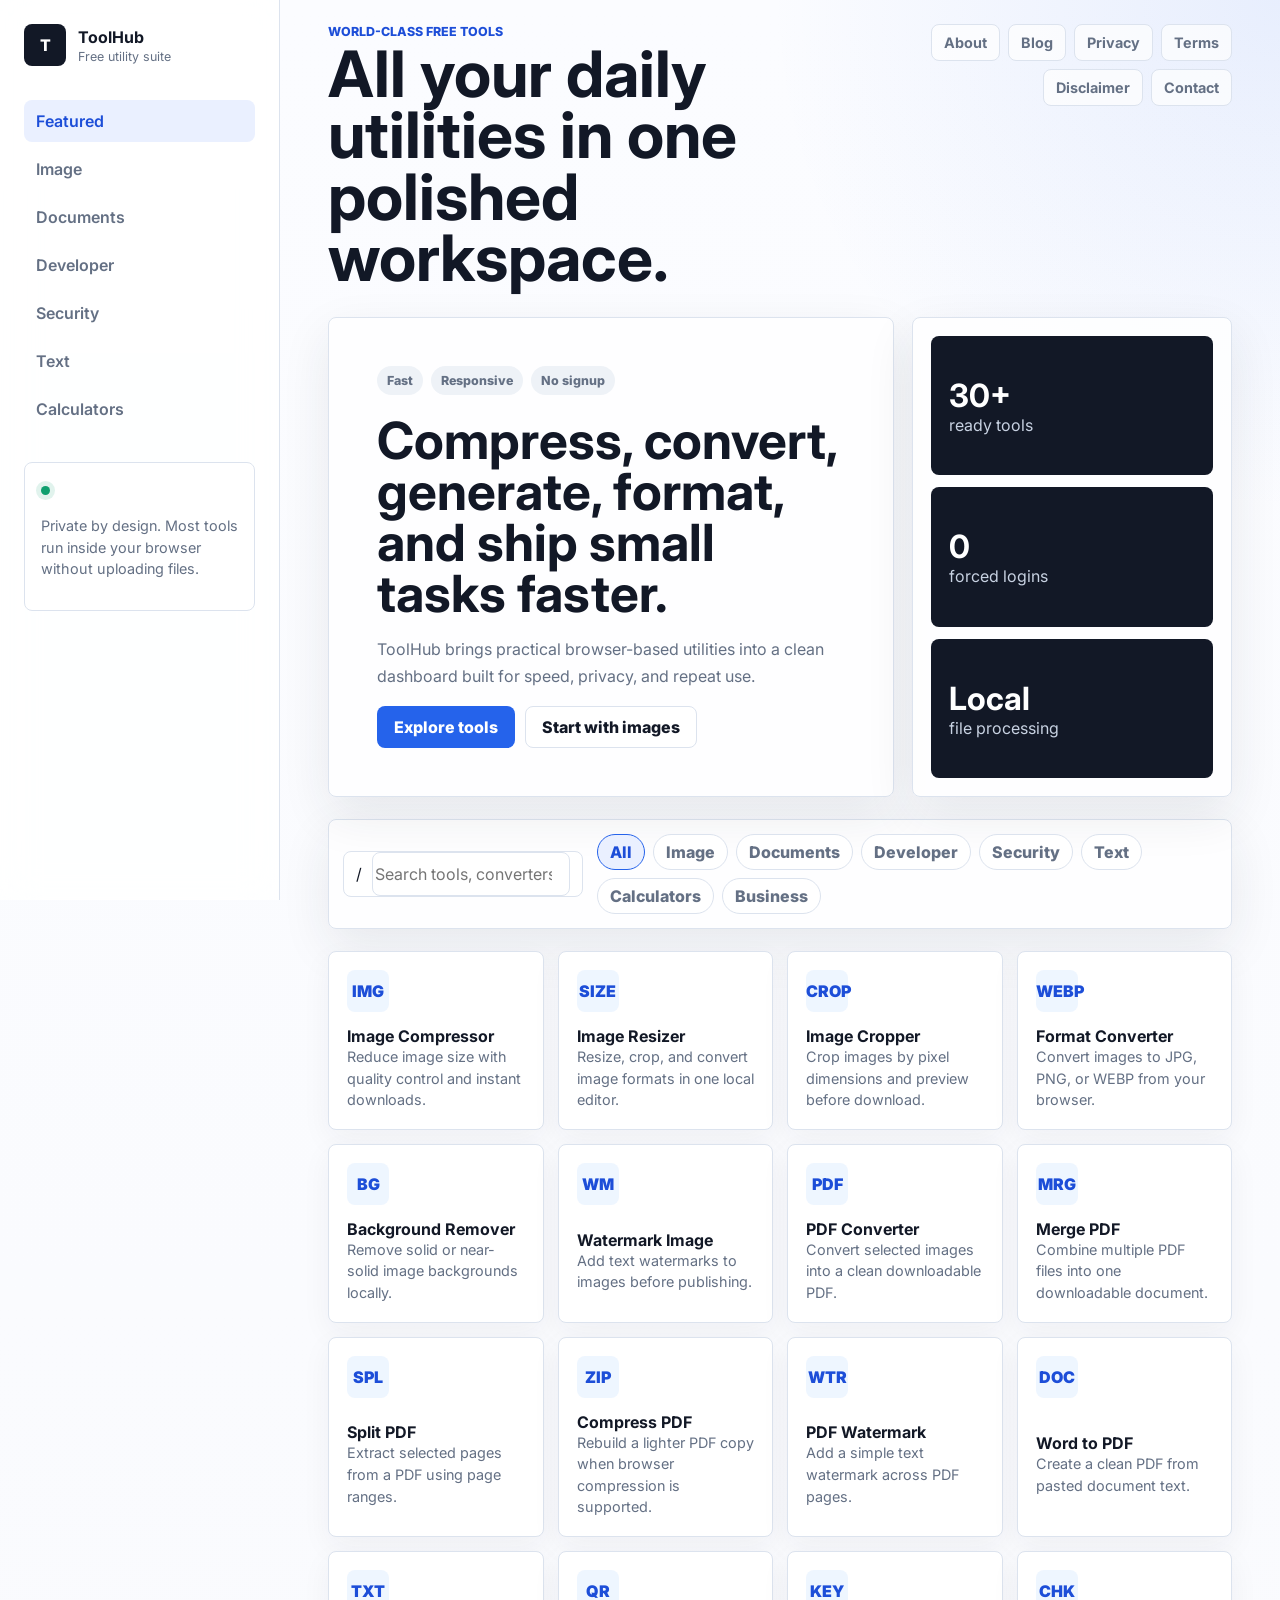
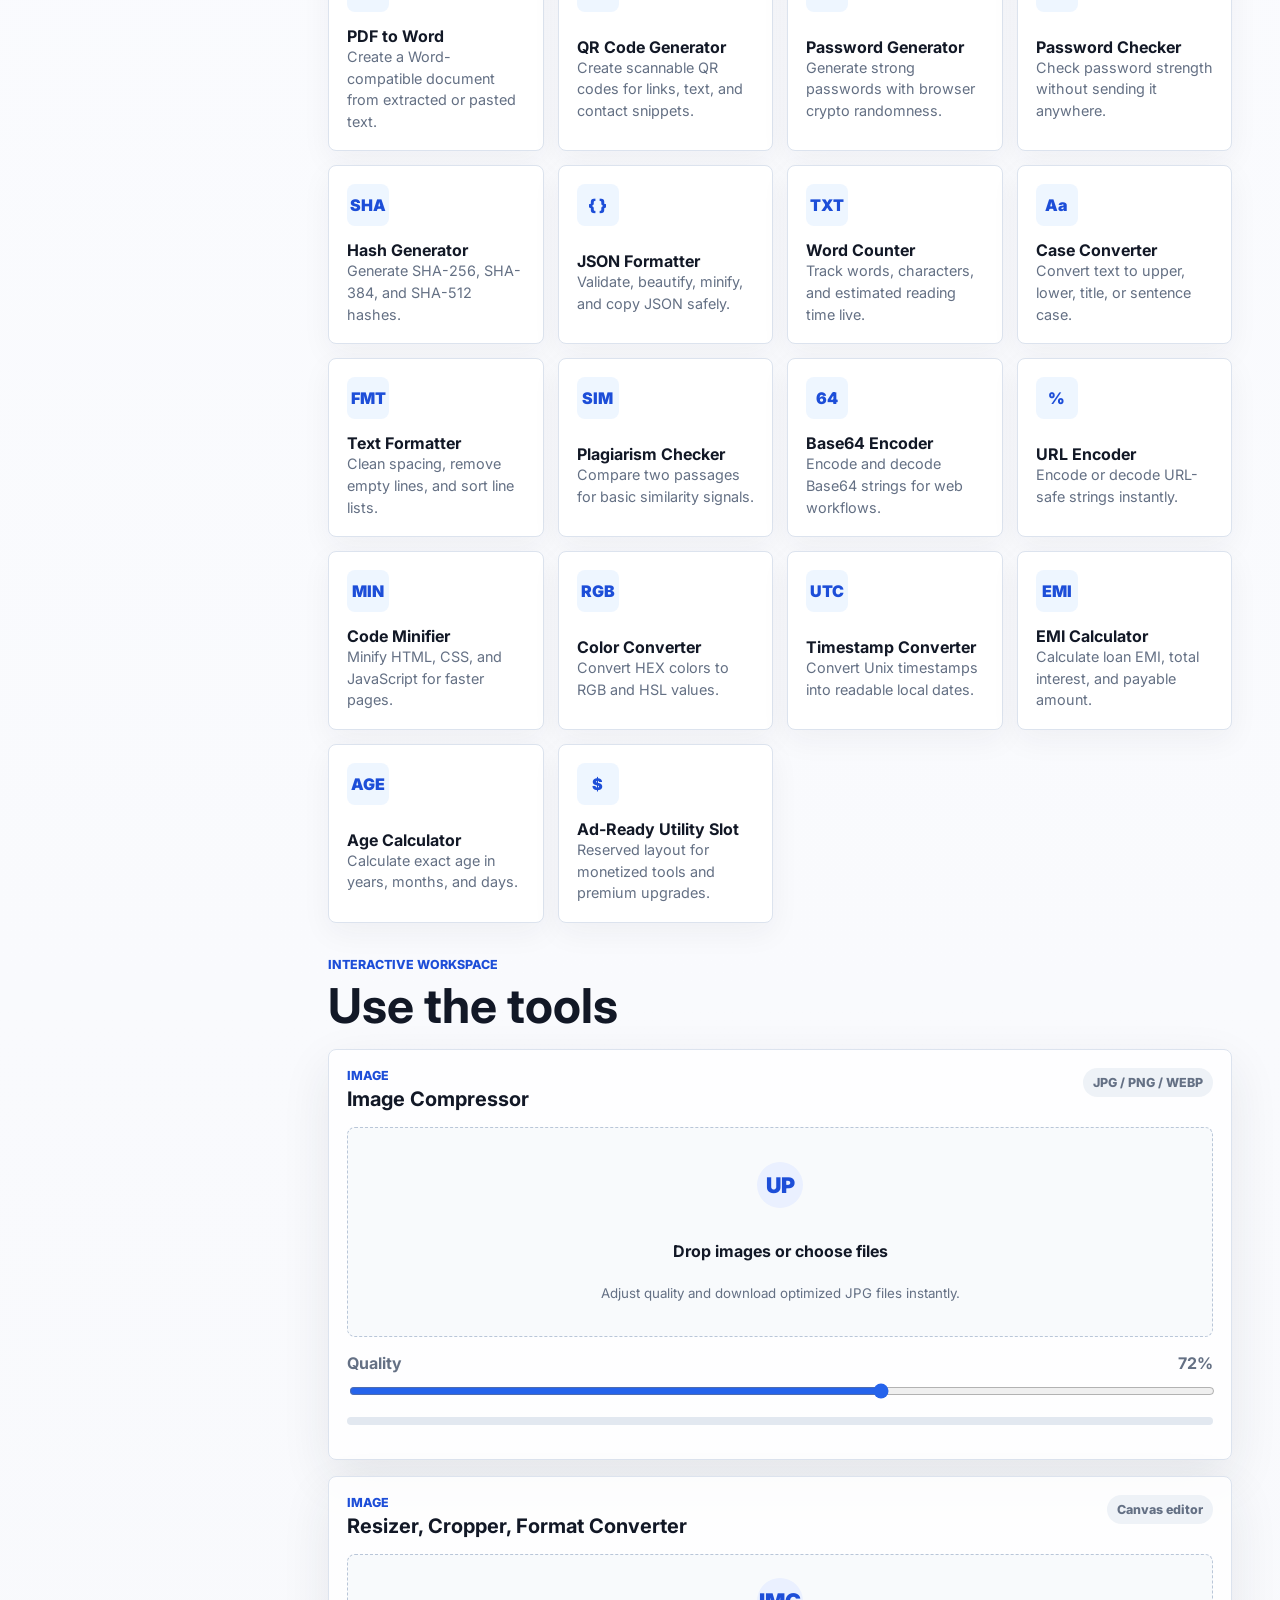
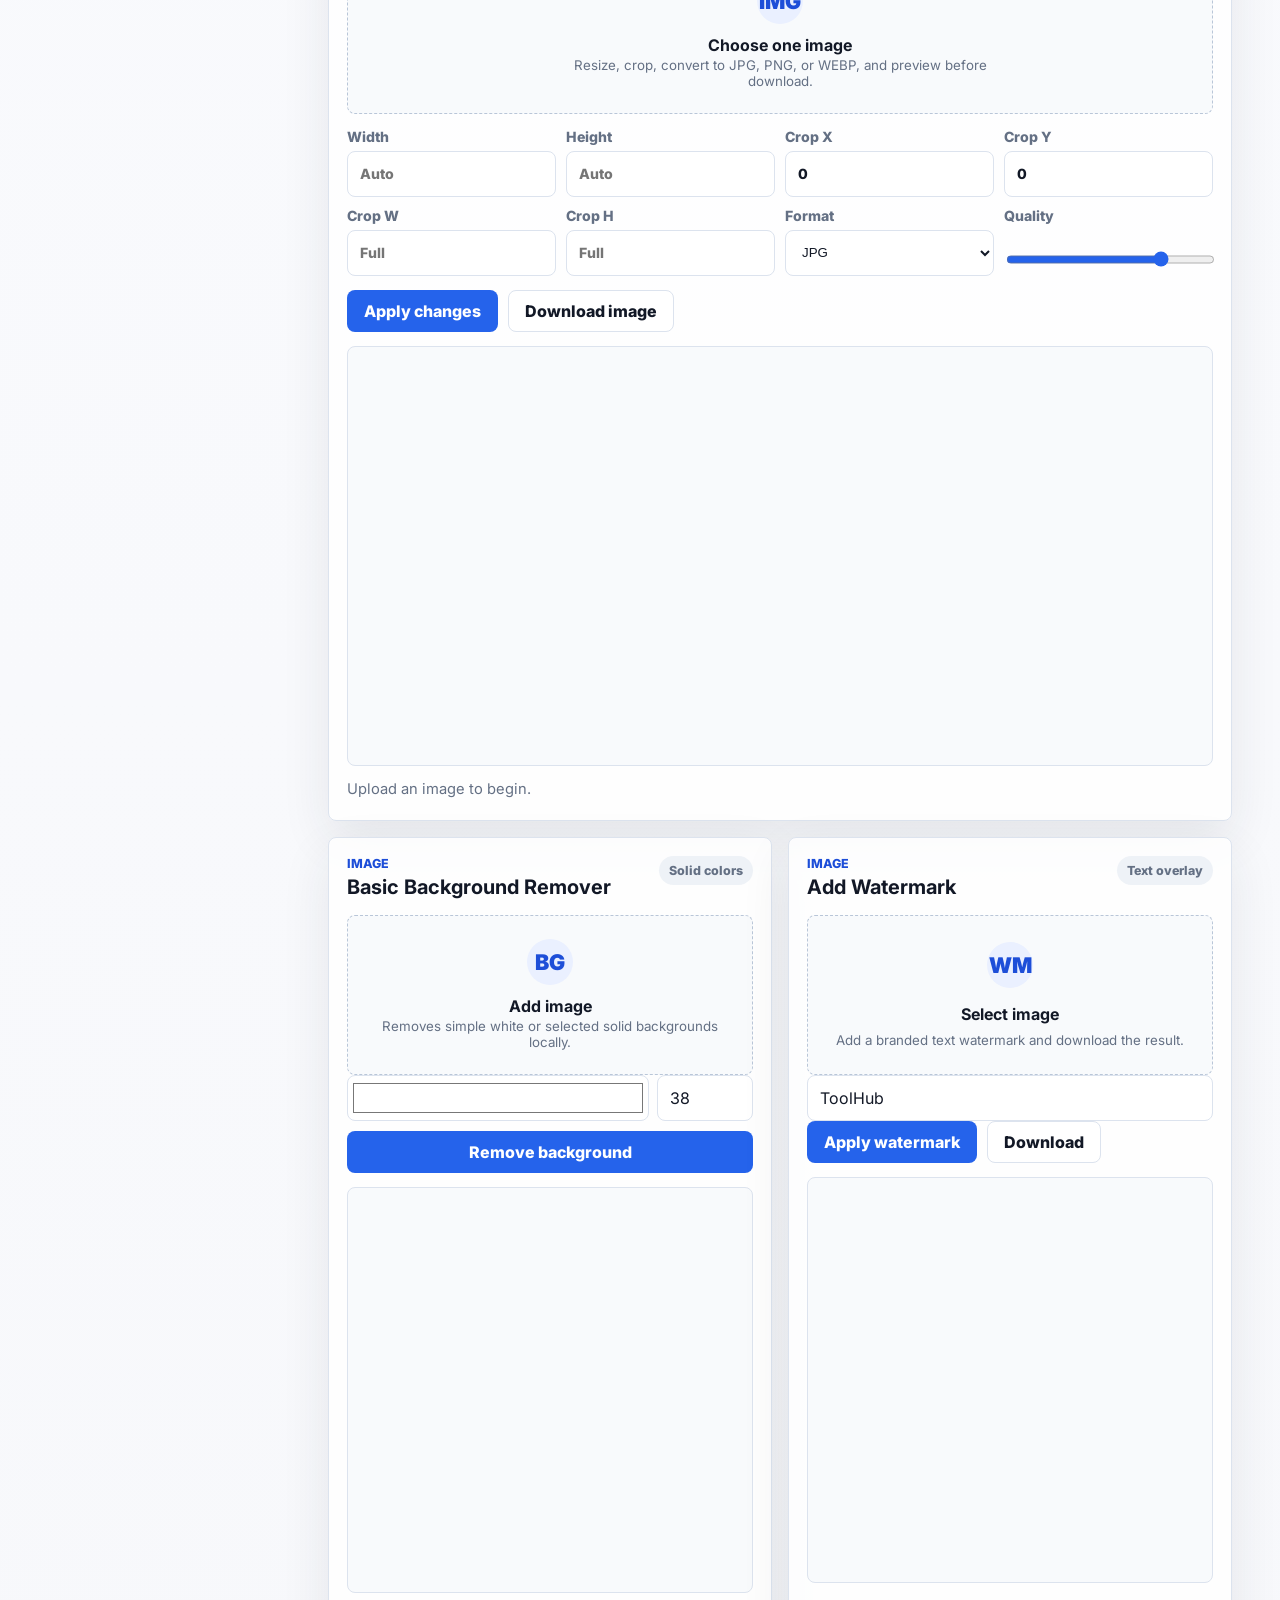
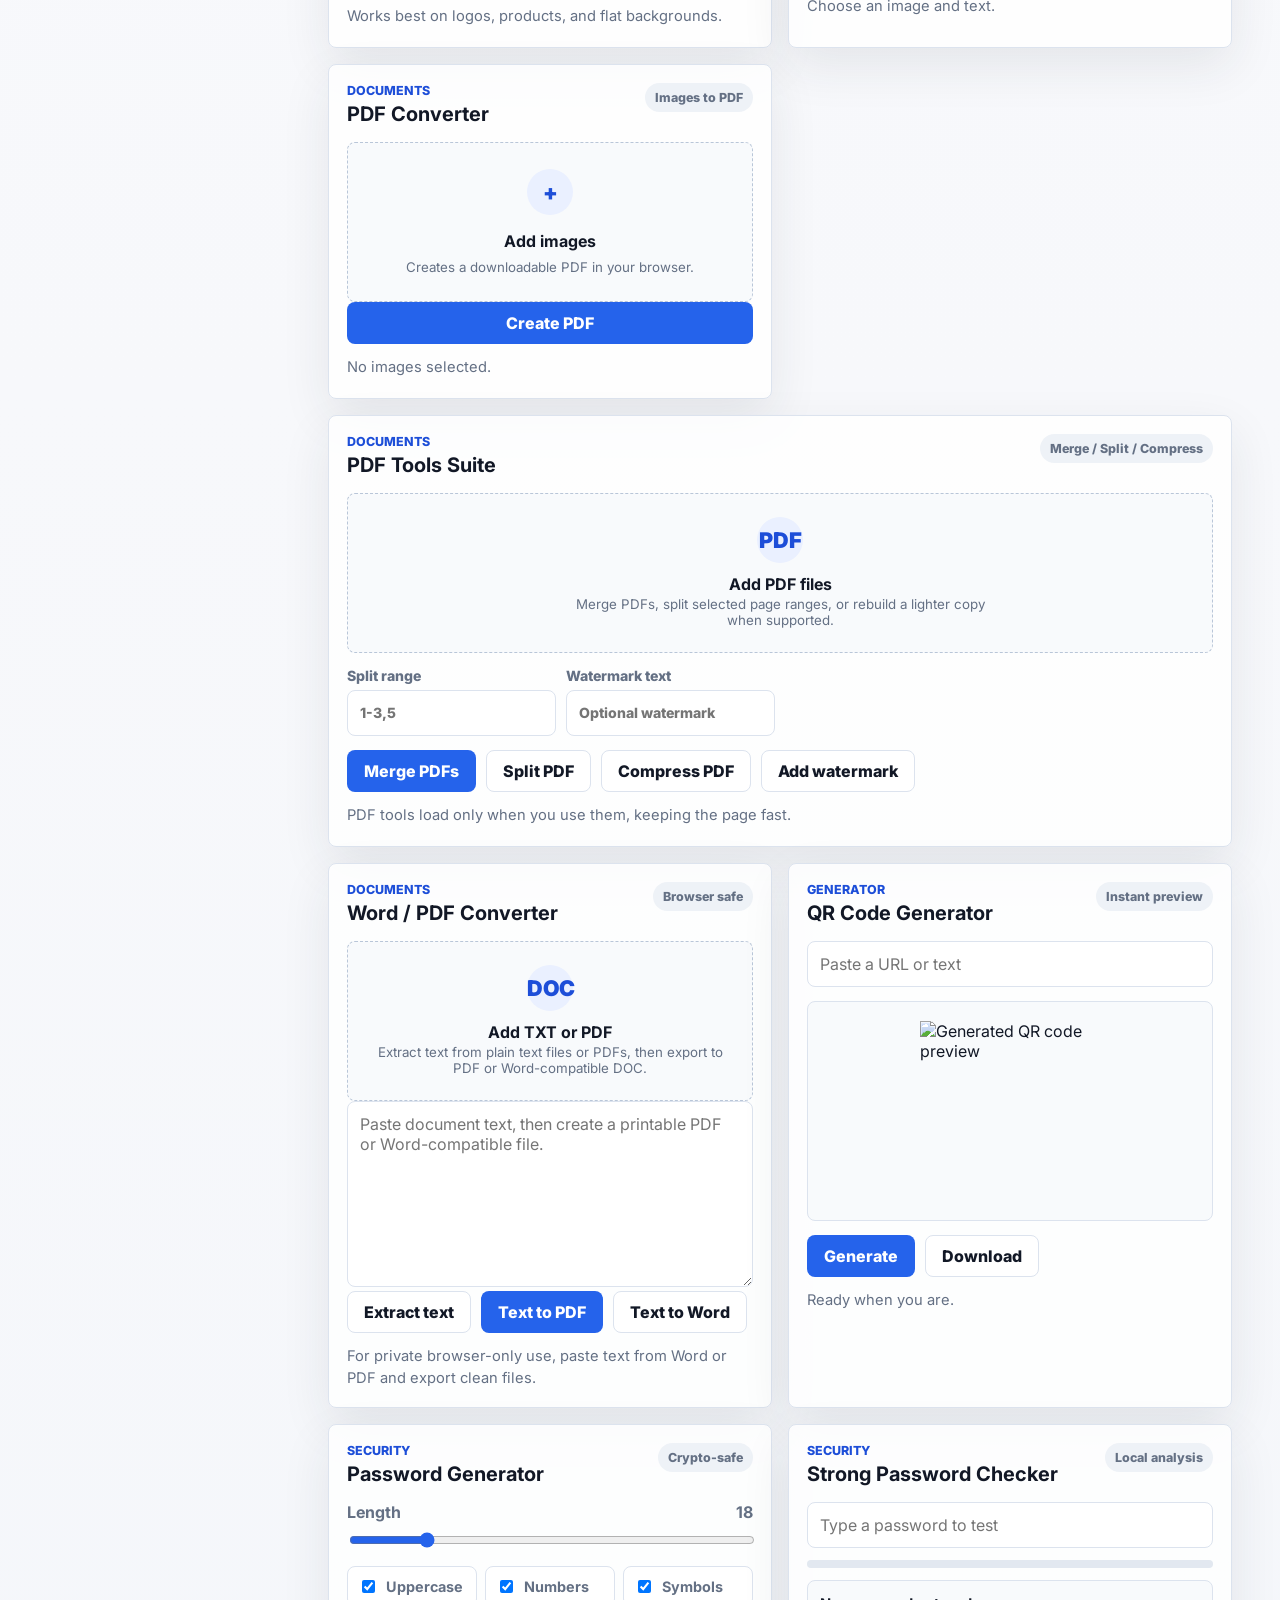
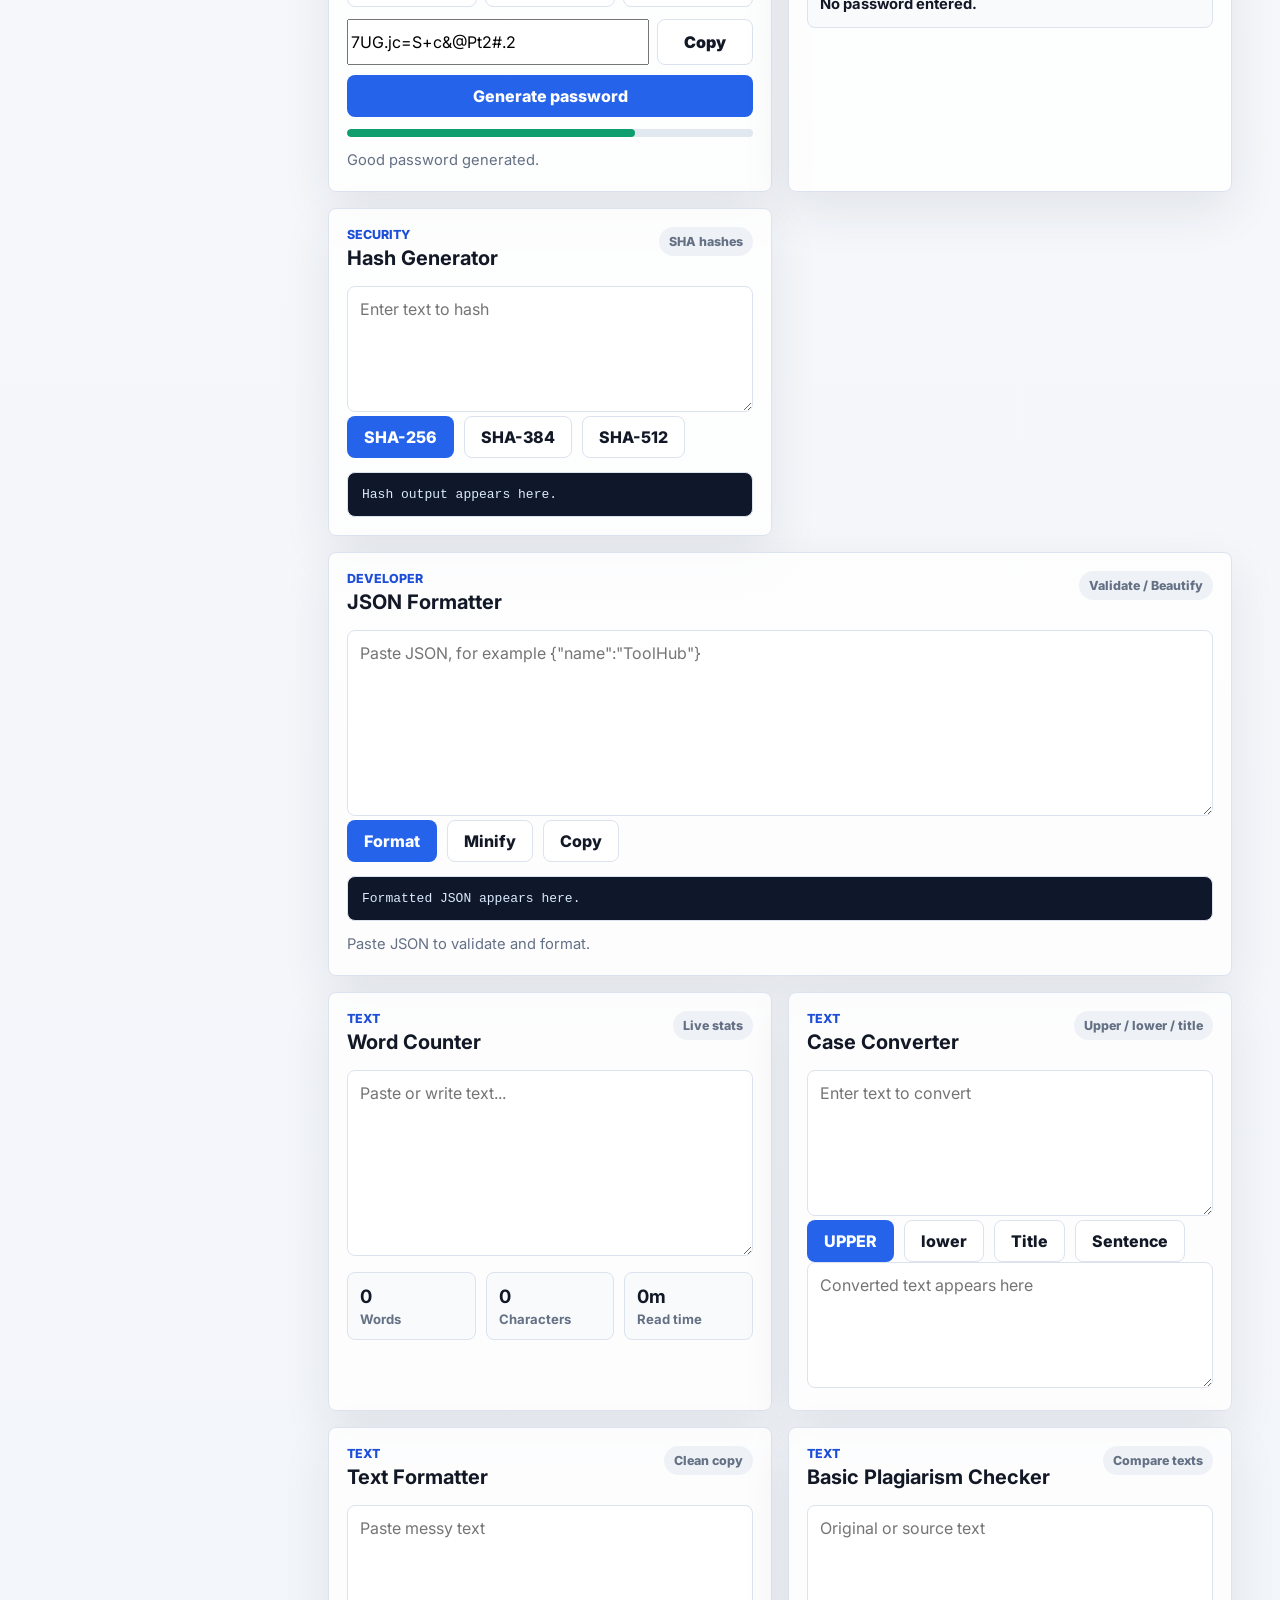
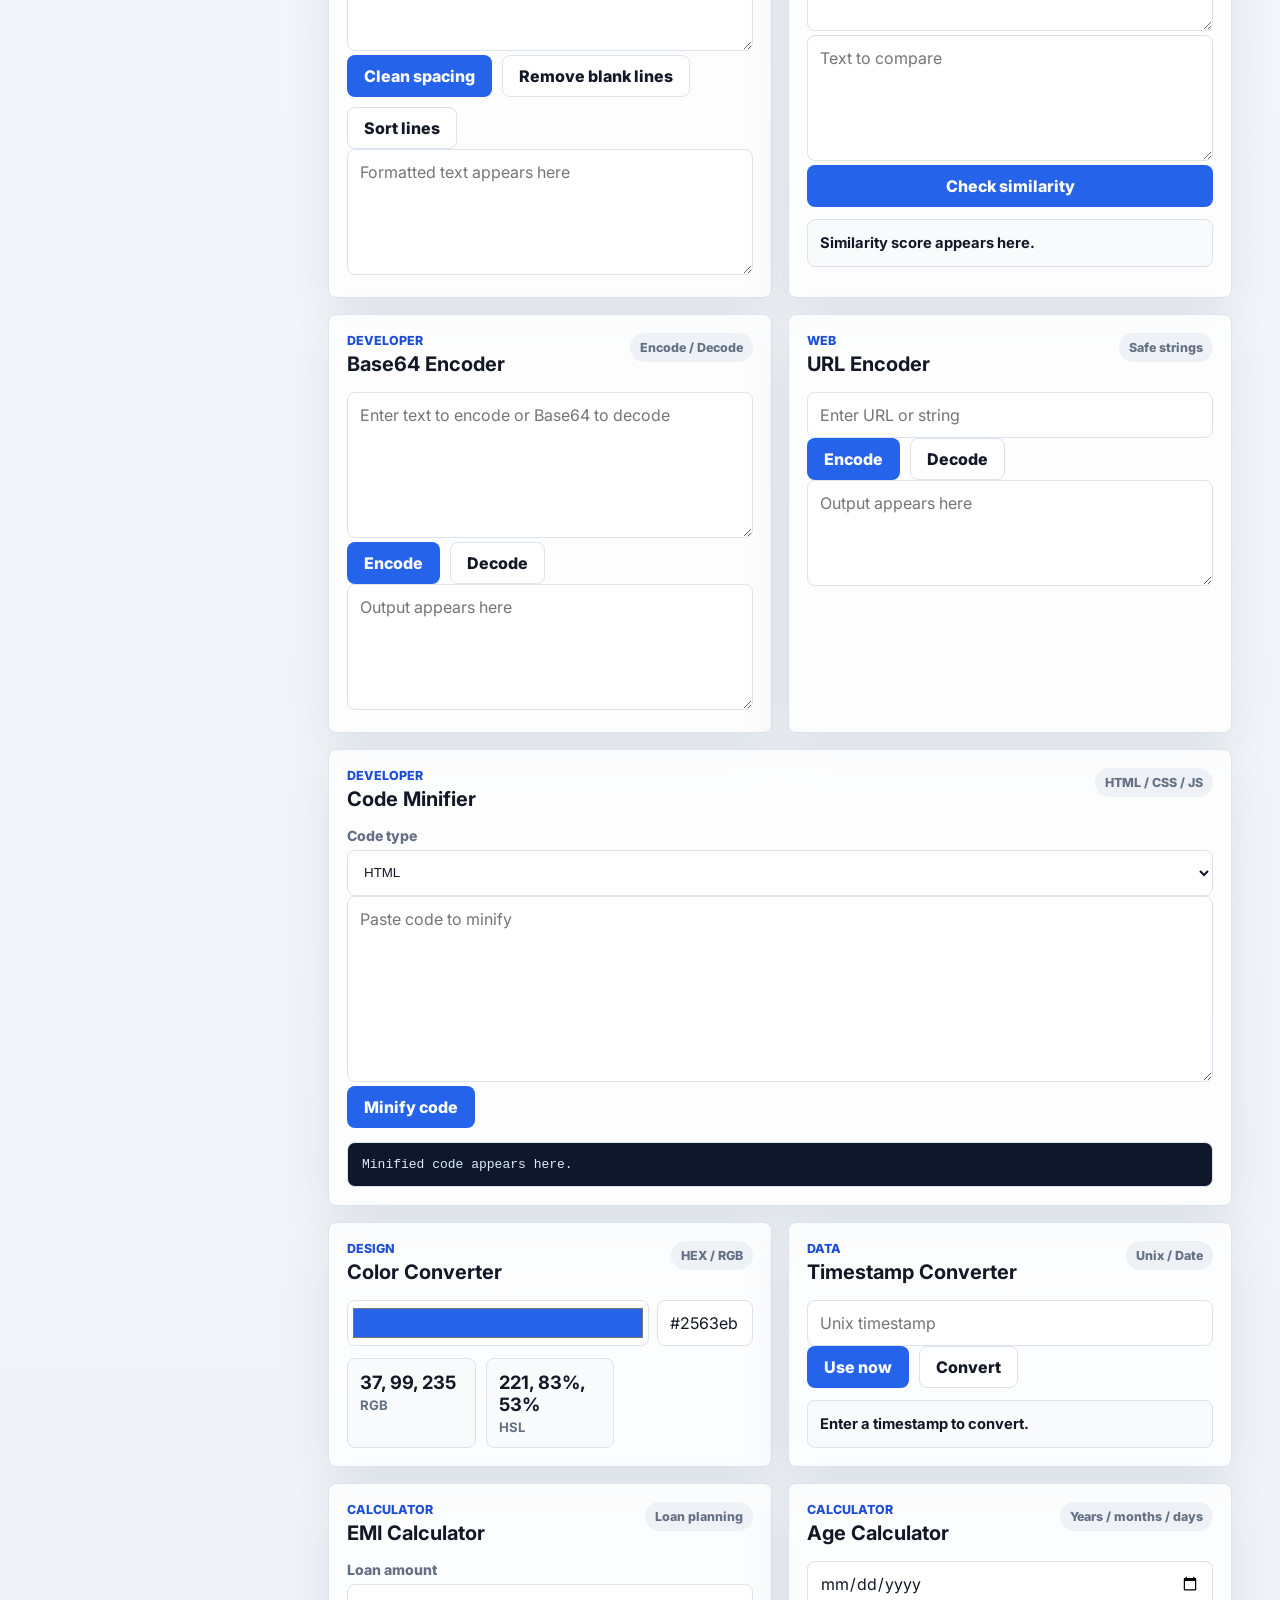
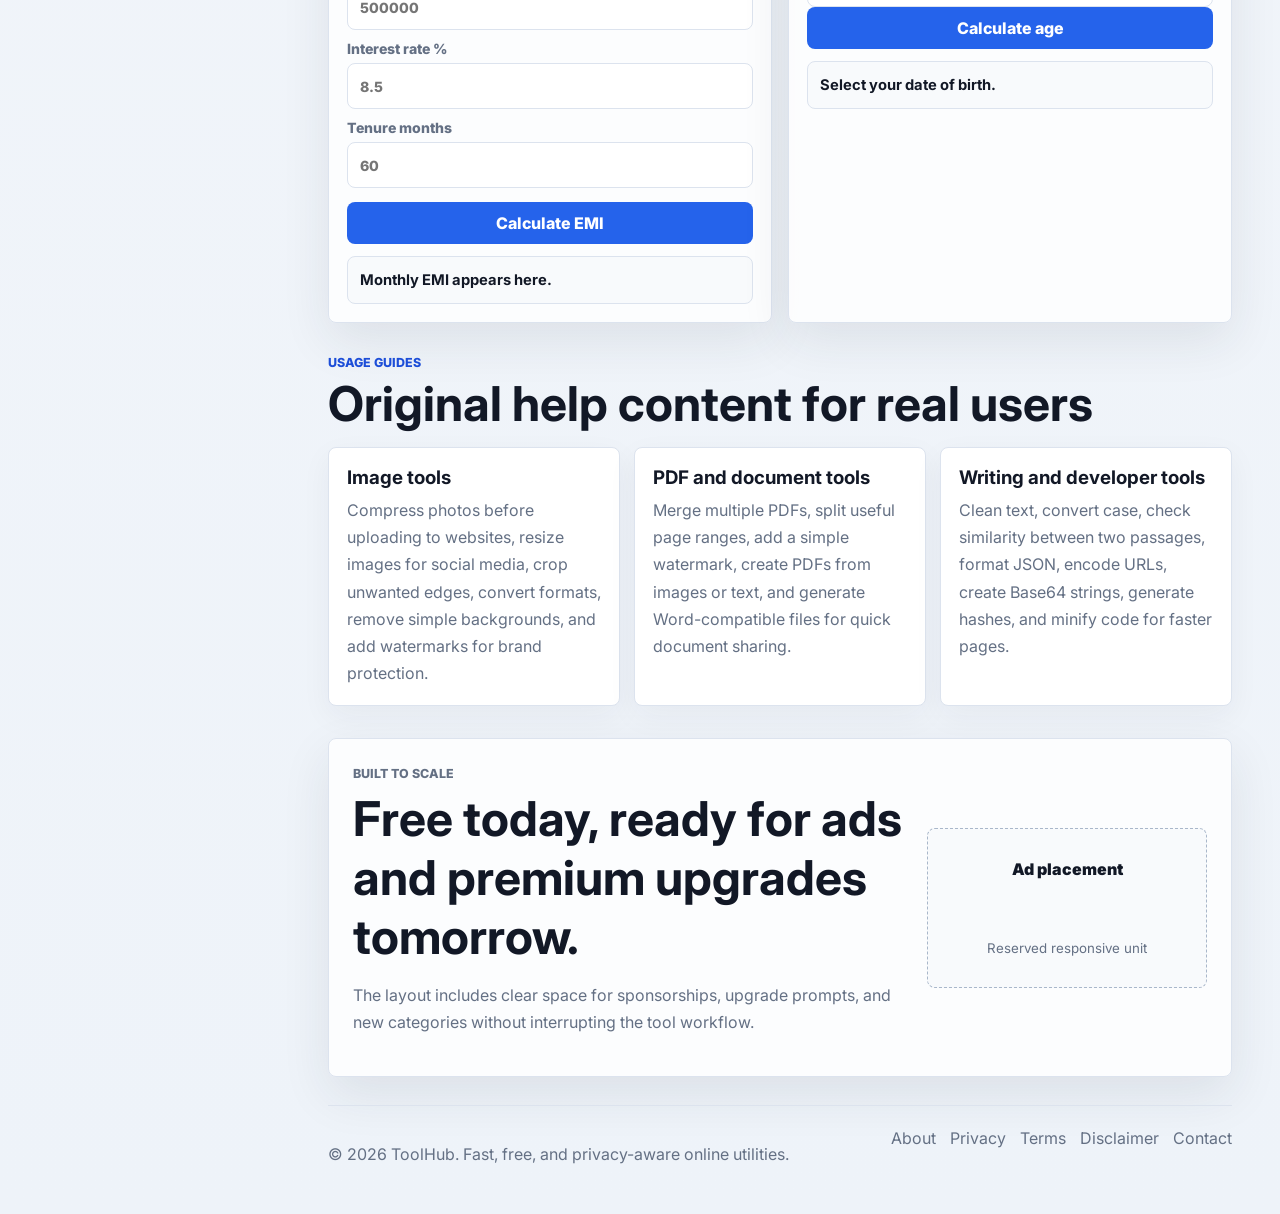
==== index.html @ 075a07fb "Initial commit via Netlify [skip ci]" ====
<!DOCTYPE html>
<html lang="en">
<head>
  <meta charset="UTF-8">
  <meta name="viewport" content="width=device-width, initial-scale=1.0">
  <meta name="description" content="ToolHub is a premium free online tool hub for image compression, PDF conversion, QR codes, passwords, JSON formatting, text utilities, and more.">
  <title>ToolHub - Premium Free Online Tools</title>
  <link rel="preconnect" href="https://fonts.googleapis.com">
  <link rel="preconnect" href="https://fonts.gstatic.com" crossorigin>
  <link href="https://fonts.googleapis.com/css2?family=Inter:wght@400;500;600;700;800&display=swap" rel="stylesheet">
  <link rel="stylesheet" href="style.css">
</head>
<body>
  <div class="app-shell">
    <aside class="sidebar" aria-label="Primary navigation">
      <a class="brand" href="index.html" aria-label="ToolHub home">
        <span class="brand-mark">T</span>
        <span>
          <strong>ToolHub</strong>
          <small>Free utility suite</small>
        </span>
      </a>

      <nav class="side-nav" aria-label="Tool categories">
        <a href="#featured" class="active">Featured</a>
        <a href="#image-compressor">Image</a>
        <a href="#pdf-converter">Documents</a>
        <a href="#json-formatter">Developer</a>
        <a href="#password-generator">Security</a>
        <a href="#word-counter">Text</a>
        <a href="#emi-calculator">Calculators</a>
      </nav>

      <div class="sidebar-panel">
        <span class="status-dot"></span>
        <p>Private by design. Most tools run inside your browser without uploading files.</p>
      </div>
    </aside>

    <main class="main">
      <header class="topbar">
        <div>
          <p class="eyebrow">World-class free tools</p>
          <h1>All your daily utilities in one polished workspace.</h1>
        </div>
        <nav class="top-links" aria-label="Site pages">
          <a href="about.html">About</a>
          <a href="blog.html">Blog</a>
          <a href="privacy.html">Privacy</a>
          <a href="terms.html">Terms</a>
          <a href="disclaimer.html">Disclaimer</a>
          <a href="contact.html">Contact</a>
        </nav>
      </header>

      <section class="hero-grid" id="featured">
        <div class="hero-copy">
          <div class="trust-row" aria-label="Platform benefits">
            <span>Fast</span>
            <span>Responsive</span>
            <span>No signup</span>
          </div>
          <h2>Compress, convert, generate, format, and ship small tasks faster.</h2>
          <p>ToolHub brings practical browser-based utilities into a clean dashboard built for speed, privacy, and repeat use.</p>
          <div class="hero-actions">
            <a class="button primary" href="#tool-grid">Explore tools</a>
            <a class="button ghost" href="#image-compressor">Start with images</a>
          </div>
        </div>
        <div class="metrics-panel" aria-label="Platform summary">
          <div>
            <strong>30+</strong>
            <span>ready tools</span>
          </div>
          <div>
            <strong>0</strong>
            <span>forced logins</span>
          </div>
          <div>
            <strong>Local</strong>
            <span>file processing</span>
          </div>
        </div>
      </section>

      <section class="toolbar" aria-label="Tool search and filters">
        <div class="search-wrap">
          <span aria-hidden="true">/</span>
          <input id="toolSearch" type="search" placeholder="Search tools, converters, generators..." autocomplete="off">
        </div>
        <div class="filter-chips" id="categoryFilters" aria-label="Filter tools"></div>
      </section>

      <section class="tool-catalog" id="tool-grid" aria-label="Available tools"></section>

      <section class="workspace-section">
        <div class="section-heading">
          <p class="eyebrow">Interactive workspace</p>
          <h2>Use the tools</h2>
        </div>

        <div class="tool-workspace">
          <article class="tool-panel wide" id="image-compressor" data-tool-panel="image-tools">
            <div class="panel-heading">
              <div>
                <p class="eyebrow">Image</p>
                <h3>Image Compressor</h3>
              </div>
              <span class="tool-badge">JPG / PNG / WEBP</span>
            </div>
            <label class="drop-zone" id="imageDrop">
              <input type="file" id="imageInput" accept="image/*" multiple>
              <span class="drop-icon">UP</span>
              <strong>Drop images or choose files</strong>
              <small>Adjust quality and download optimized JPG files instantly.</small>
            </label>
            <div class="control-row">
              <label for="qualityRange">Quality <strong id="qualityValue">72%</strong></label>
              <input type="range" id="qualityRange" min="35" max="95" value="72">
            </div>
            <div class="progress-track" aria-label="Compression progress">
              <span id="imageProgress"></span>
            </div>
            <div class="result-grid" id="imageResults"></div>
          </article>

          <article class="tool-panel wide" id="image-editor" data-tool-panel="image-tools">
            <div class="panel-heading">
              <div>
                <p class="eyebrow">Image</p>
                <h3>Resizer, Cropper, Format Converter</h3>
              </div>
              <span class="tool-badge">Canvas editor</span>
            </div>
            <label class="drop-zone compact" id="editorDrop">
              <input type="file" id="editorImage" accept="image/*">
              <span class="drop-icon">IMG</span>
              <strong>Choose one image</strong>
              <small>Resize, crop, convert to JPG, PNG, or WEBP, and preview before download.</small>
            </label>
            <div class="form-grid">
              <label>Width <input id="resizeWidth" type="number" min="1" placeholder="Auto"></label>
              <label>Height <input id="resizeHeight" type="number" min="1" placeholder="Auto"></label>
              <label>Crop X <input id="cropX" type="number" min="0" value="0"></label>
              <label>Crop Y <input id="cropY" type="number" min="0" value="0"></label>
              <label>Crop W <input id="cropW" type="number" min="1" placeholder="Full"></label>
              <label>Crop H <input id="cropH" type="number" min="1" placeholder="Full"></label>
              <label>Format
                <select id="imageFormat">
                  <option value="image/jpeg">JPG</option>
                  <option value="image/png">PNG</option>
                  <option value="image/webp">WEBP</option>
                </select>
              </label>
              <label>Quality <input id="editorQuality" type="range" min="40" max="95" value="82"></label>
            </div>
            <div class="split-actions">
              <button class="button primary" id="applyImageEditBtn">Apply changes</button>
              <button class="button ghost" id="downloadEditedImageBtn">Download image</button>
            </div>
            <canvas id="editorCanvas" class="preview-canvas" width="1" height="1"></canvas>
            <div class="status-line" id="editorStatus">Upload an image to begin.</div>
          </article>

          <article class="tool-panel" id="background-remover" data-tool-panel="image-tools">
            <div class="panel-heading">
              <div>
                <p class="eyebrow">Image</p>
                <h3>Basic Background Remover</h3>
              </div>
              <span class="tool-badge">Solid colors</span>
            </div>
            <label class="drop-zone compact">
              <input type="file" id="bgImage" accept="image/*">
              <span class="drop-icon">BG</span>
              <strong>Add image</strong>
              <small>Removes simple white or selected solid backgrounds locally.</small>
            </label>
            <div class="color-row">
              <input id="bgColor" type="color" value="#ffffff" aria-label="Background color">
              <input id="bgTolerance" type="number" min="0" max="160" value="38" aria-label="Tolerance">
            </div>
            <button class="button primary full" id="removeBgBtn">Remove background</button>
            <canvas id="bgCanvas" class="preview-canvas" width="1" height="1"></canvas>
            <div class="status-line" id="bgStatus">Works best on logos, products, and flat backgrounds.</div>
          </article>

          <article class="tool-panel" id="image-watermark" data-tool-panel="image-tools">
            <div class="panel-heading">
              <div>
                <p class="eyebrow">Image</p>
                <h3>Add Watermark</h3>
              </div>
              <span class="tool-badge">Text overlay</span>
            </div>
            <label class="drop-zone compact">
              <input type="file" id="watermarkImage" accept="image/*">
              <span class="drop-icon">WM</span>
              <strong>Select image</strong>
              <small>Add a branded text watermark and download the result.</small>
            </label>
            <input id="watermarkText" type="text" placeholder="Watermark text" value="ToolHub">
            <div class="split-actions">
              <button class="button primary" id="applyWatermarkBtn">Apply watermark</button>
              <button class="button ghost" id="downloadWatermarkBtn">Download</button>
            </div>
            <canvas id="watermarkCanvas" class="preview-canvas" width="1" height="1"></canvas>
            <div class="status-line" id="watermarkStatus">Choose an image and text.</div>
          </article>

          <article class="tool-panel" id="pdf-converter" data-tool-panel="document-tools">
            <div class="panel-heading">
              <div>
                <p class="eyebrow">Documents</p>
                <h3>PDF Converter</h3>
              </div>
              <span class="tool-badge">Images to PDF</span>
            </div>
            <label class="drop-zone compact" id="pdfDrop">
              <input type="file" id="pdfImages" accept="image/*" multiple>
              <span class="drop-icon">+</span>
              <strong>Add images</strong>
              <small>Creates a downloadable PDF in your browser.</small>
            </label>
            <button class="button primary full" id="createPdfBtn">Create PDF</button>
            <div class="status-line" id="pdfStatus">No images selected.</div>
          </article>

          <article class="tool-panel wide" id="pdf-suite" data-tool-panel="document-tools">
            <div class="panel-heading">
              <div>
                <p class="eyebrow">Documents</p>
                <h3>PDF Tools Suite</h3>
              </div>
              <span class="tool-badge">Merge / Split / Compress</span>
            </div>
            <label class="drop-zone compact">
              <input type="file" id="pdfFiles" accept="application/pdf" multiple>
              <span class="drop-icon">PDF</span>
              <strong>Add PDF files</strong>
              <small>Merge PDFs, split selected page ranges, or rebuild a lighter copy when supported.</small>
            </label>
            <div class="form-grid">
              <label>Split range <input id="pdfRange" type="text" placeholder="1-3,5"></label>
              <label>Watermark text <input id="pdfWatermarkText" type="text" placeholder="Optional watermark"></label>
            </div>
            <div class="split-actions">
              <button class="button primary" id="mergePdfBtn">Merge PDFs</button>
              <button class="button ghost" id="splitPdfBtn">Split PDF</button>
              <button class="button ghost" id="compressPdfBtn">Compress PDF</button>
              <button class="button ghost" id="watermarkPdfBtn">Add watermark</button>
            </div>
            <div class="status-line" id="pdfSuiteStatus">PDF tools load only when you use them, keeping the page fast.</div>
          </article>

          <article class="tool-panel" id="doc-converter" data-tool-panel="document-tools">
            <div class="panel-heading">
              <div>
                <p class="eyebrow">Documents</p>
                <h3>Word / PDF Converter</h3>
              </div>
              <span class="tool-badge">Browser safe</span>
            </div>
            <label class="drop-zone compact">
              <input type="file" id="docFile" accept=".txt,.pdf,text/plain,application/pdf">
              <span class="drop-icon">DOC</span>
              <strong>Add TXT or PDF</strong>
              <small>Extract text from plain text files or PDFs, then export to PDF or Word-compatible DOC.</small>
            </label>
            <textarea id="docText" rows="8" placeholder="Paste document text, then create a printable PDF or Word-compatible file."></textarea>
            <div class="split-actions">
              <button class="button ghost" id="extractDocTextBtn">Extract text</button>
              <button class="button primary" id="textToPdfBtn">Text to PDF</button>
              <button class="button ghost" id="textToWordBtn">Text to Word</button>
            </div>
            <div class="status-line" id="docStatus">For private browser-only use, paste text from Word or PDF and export clean files.</div>
          </article>

          <article class="tool-panel" id="qr-generator" data-tool-panel="developer-tools">
            <div class="panel-heading">
              <div>
                <p class="eyebrow">Generator</p>
                <h3>QR Code Generator</h3>
              </div>
              <span class="tool-badge">Instant preview</span>
            </div>
            <input id="qrText" type="text" placeholder="Paste a URL or text">
            <div class="qr-preview">
              <img id="qrPreview" alt="Generated QR code preview">
            </div>
            <div class="split-actions">
              <button class="button primary" id="generateQrBtn">Generate</button>
              <a class="button ghost" id="downloadQrBtn" download="toolhub-qr.png">Download</a>
            </div>
            <div class="status-line" id="qrStatus">Ready when you are.</div>
          </article>

          <article class="tool-panel" id="password-generator" data-tool-panel="security-tools">
            <div class="panel-heading">
              <div>
                <p class="eyebrow">Security</p>
                <h3>Password Generator</h3>
              </div>
              <span class="tool-badge">Crypto-safe</span>
            </div>
            <div class="control-row">
              <label for="passwordLength">Length <strong id="passwordLengthValue">18</strong></label>
              <input id="passwordLength" type="range" min="8" max="64" value="18">
            </div>
            <div class="option-grid">
              <label><input type="checkbox" id="useUpper" checked> Uppercase</label>
              <label><input type="checkbox" id="useNumbers" checked> Numbers</label>
              <label><input type="checkbox" id="useSymbols" checked> Symbols</label>
            </div>
            <div class="output-row">
              <input id="passwordOutput" readonly value="">
              <button class="icon-button" id="copyPasswordBtn" title="Copy password">Copy</button>
            </div>
            <button class="button primary full" id="generatePasswordBtn">Generate password</button>
            <div class="strength-meter"><span id="strengthBar"></span></div>
            <div class="status-line" id="passwordStatus">Choose settings and generate.</div>
          </article>

          <article class="tool-panel" id="password-checker" data-tool-panel="security-tools">
            <div class="panel-heading">
              <div>
                <p class="eyebrow">Security</p>
                <h3>Strong Password Checker</h3>
              </div>
              <span class="tool-badge">Local analysis</span>
            </div>
            <input id="passwordCheckInput" type="password" placeholder="Type a password to test">
            <div class="strength-meter"><span id="checkStrengthBar"></span></div>
            <div class="status-line strong" id="passwordCheckOutput">No password entered.</div>
          </article>

          <article class="tool-panel" id="hash-generator" data-tool-panel="security-tools">
            <div class="panel-heading">
              <div>
                <p class="eyebrow">Security</p>
                <h3>Hash Generator</h3>
              </div>
              <span class="tool-badge">SHA hashes</span>
            </div>
            <textarea id="hashInput" rows="5" placeholder="Enter text to hash"></textarea>
            <div class="split-actions">
              <button class="button primary" id="sha256Btn">SHA-256</button>
              <button class="button ghost" id="sha384Btn">SHA-384</button>
              <button class="button ghost" id="sha512Btn">SHA-512</button>
            </div>
            <pre class="code-output" id="hashOutput">Hash output appears here.</pre>
          </article>

          <article class="tool-panel wide" id="json-formatter" data-tool-panel="developer-tools">
            <div class="panel-heading">
              <div>
                <p class="eyebrow">Developer</p>
                <h3>JSON Formatter</h3>
              </div>
              <span class="tool-badge">Validate / Beautify</span>
            </div>
            <textarea id="jsonInput" rows="8" placeholder='Paste JSON, for example {"name":"ToolHub"}'></textarea>
            <div class="split-actions">
              <button class="button primary" id="formatJsonBtn">Format</button>
              <button class="button ghost" id="minifyJsonBtn">Minify</button>
              <button class="button ghost" id="copyJsonBtn">Copy</button>
            </div>
            <pre class="code-output" id="jsonOutput">Formatted JSON appears here.</pre>
            <div class="status-line" id="jsonStatus">Paste JSON to validate and format.</div>
          </article>

          <article class="tool-panel" id="word-counter" data-tool-panel="text-tools">
            <div class="panel-heading">
              <div>
                <p class="eyebrow">Text</p>
                <h3>Word Counter</h3>
              </div>
              <span class="tool-badge">Live stats</span>
            </div>
            <textarea id="wordInput" rows="8" placeholder="Paste or write text..."></textarea>
            <div class="stat-grid">
              <div><strong id="wordCount">0</strong><span>Words</span></div>
              <div><strong id="charCount">0</strong><span>Characters</span></div>
              <div><strong id="readTime">0m</strong><span>Read time</span></div>
            </div>
          </article>

          <article class="tool-panel" id="case-converter" data-tool-panel="text-tools">
            <div class="panel-heading">
              <div>
                <p class="eyebrow">Text</p>
                <h3>Case Converter</h3>
              </div>
              <span class="tool-badge">Upper / lower / title</span>
            </div>
            <textarea id="caseInput" rows="6" placeholder="Enter text to convert"></textarea>
            <div class="split-actions">
              <button class="button primary" data-case="upper">UPPER</button>
              <button class="button ghost" data-case="lower">lower</button>
              <button class="button ghost" data-case="title">Title</button>
              <button class="button ghost" data-case="sentence">Sentence</button>
            </div>
            <textarea id="caseOutput" rows="5" readonly placeholder="Converted text appears here"></textarea>
          </article>

          <article class="tool-panel" id="text-formatter" data-tool-panel="text-tools">
            <div class="panel-heading">
              <div>
                <p class="eyebrow">Text</p>
                <h3>Text Formatter</h3>
              </div>
              <span class="tool-badge">Clean copy</span>
            </div>
            <textarea id="formatTextInput" rows="6" placeholder="Paste messy text"></textarea>
            <div class="split-actions">
              <button class="button primary" id="cleanTextBtn">Clean spacing</button>
              <button class="button ghost" id="removeLinesBtn">Remove blank lines</button>
              <button class="button ghost" id="sortLinesBtn">Sort lines</button>
            </div>
            <textarea id="formatTextOutput" rows="5" readonly placeholder="Formatted text appears here"></textarea>
          </article>

          <article class="tool-panel" id="plagiarism-checker" data-tool-panel="text-tools">
            <div class="panel-heading">
              <div>
                <p class="eyebrow">Text</p>
                <h3>Basic Plagiarism Checker</h3>
              </div>
              <span class="tool-badge">Compare texts</span>
            </div>
            <textarea id="plagiarismA" rows="5" placeholder="Original or source text"></textarea>
            <textarea id="plagiarismB" rows="5" placeholder="Text to compare"></textarea>
            <button class="button primary full" id="checkSimilarityBtn">Check similarity</button>
            <div class="status-line strong" id="plagiarismOutput">Similarity score appears here.</div>
          </article>

          <article class="tool-panel" id="base64-tool" data-tool-panel="developer-tools">
            <div class="panel-heading">
              <div>
                <p class="eyebrow">Developer</p>
                <h3>Base64 Encoder</h3>
              </div>
              <span class="tool-badge">Encode / Decode</span>
            </div>
            <textarea id="base64Input" rows="6" placeholder="Enter text to encode or Base64 to decode"></textarea>
            <div class="split-actions">
              <button class="button primary" id="encodeBase64Btn">Encode</button>
              <button class="button ghost" id="decodeBase64Btn">Decode</button>
            </div>
            <textarea id="base64Output" rows="5" readonly placeholder="Output appears here"></textarea>
          </article>

          <article class="tool-panel" id="url-tool" data-tool-panel="developer-tools">
            <div class="panel-heading">
              <div>
                <p class="eyebrow">Web</p>
                <h3>URL Encoder</h3>
              </div>
              <span class="tool-badge">Safe strings</span>
            </div>
            <input id="urlInput" type="text" placeholder="Enter URL or string">
            <div class="split-actions">
              <button class="button primary" id="encodeUrlBtn">Encode</button>
              <button class="button ghost" id="decodeUrlBtn">Decode</button>
            </div>
            <textarea id="urlOutput" rows="4" readonly placeholder="Output appears here"></textarea>
          </article>

          <article class="tool-panel wide" id="code-minifier" data-tool-panel="developer-tools">
            <div class="panel-heading">
              <div>
                <p class="eyebrow">Developer</p>
                <h3>Code Minifier</h3>
              </div>
              <span class="tool-badge">HTML / CSS / JS</span>
            </div>
            <label>Code type
              <select id="minifyType">
                <option value="html">HTML</option>
                <option value="css">CSS</option>
                <option value="js">JavaScript</option>
              </select>
            </label>
            <textarea id="minifyInput" rows="8" placeholder="Paste code to minify"></textarea>
            <button class="button primary" id="minifyCodeBtn">Minify code</button>
            <pre class="code-output" id="minifyOutput">Minified code appears here.</pre>
          </article>

          <article class="tool-panel" id="color-tool" data-tool-panel="developer-tools">
            <div class="panel-heading">
              <div>
                <p class="eyebrow">Design</p>
                <h3>Color Converter</h3>
              </div>
              <span class="tool-badge">HEX / RGB</span>
            </div>
            <div class="color-row">
              <input id="colorPicker" type="color" value="#2563eb" aria-label="Pick color">
              <input id="hexInput" type="text" value="#2563eb" aria-label="Hex color">
            </div>
            <div class="stat-grid">
              <div><strong id="rgbValue">37, 99, 235</strong><span>RGB</span></div>
              <div><strong id="hslValue">224, 84%, 53%</strong><span>HSL</span></div>
            </div>
          </article>

          <article class="tool-panel" id="timestamp-tool" data-tool-panel="developer-tools">
            <div class="panel-heading">
              <div>
                <p class="eyebrow">Data</p>
                <h3>Timestamp Converter</h3>
              </div>
              <span class="tool-badge">Unix / Date</span>
            </div>
            <input id="timestampInput" type="number" placeholder="Unix timestamp">
            <div class="split-actions">
              <button class="button primary" id="timestampNowBtn">Use now</button>
              <button class="button ghost" id="convertTimestampBtn">Convert</button>
            </div>
            <div class="status-line strong" id="timestampOutput">Enter a timestamp to convert.</div>
          </article>

          <article class="tool-panel" id="emi-calculator" data-tool-panel="calculator-tools">
            <div class="panel-heading">
              <div>
                <p class="eyebrow">Calculator</p>
                <h3>EMI Calculator</h3>
              </div>
              <span class="tool-badge">Loan planning</span>
            </div>
            <div class="form-grid single">
              <label>Loan amount <input id="emiPrincipal" type="number" min="0" placeholder="500000"></label>
              <label>Interest rate % <input id="emiRate" type="number" min="0" step="0.01" placeholder="8.5"></label>
              <label>Tenure months <input id="emiMonths" type="number" min="1" placeholder="60"></label>
            </div>
            <button class="button primary full" id="calculateEmiBtn">Calculate EMI</button>
            <div class="status-line strong" id="emiOutput">Monthly EMI appears here.</div>
          </article>

          <article class="tool-panel" id="age-calculator" data-tool-panel="calculator-tools">
            <div class="panel-heading">
              <div>
                <p class="eyebrow">Calculator</p>
                <h3>Age Calculator</h3>
              </div>
              <span class="tool-badge">Years / months / days</span>
            </div>
            <input id="birthDate" type="date" aria-label="Birth date">
            <button class="button primary full" id="calculateAgeBtn">Calculate age</button>
            <div class="status-line strong" id="ageOutput">Select your date of birth.</div>
          </article>
        </div>
      </section>

      <section class="content-guides">
        <div class="section-heading">
          <p class="eyebrow">Usage guides</p>
          <h2>Original help content for real users</h2>
        </div>
        <div class="guide-grid">
          <article>
            <h3>Image tools</h3>
            <p>Compress photos before uploading to websites, resize images for social media, crop unwanted edges, convert formats, remove simple backgrounds, and add watermarks for brand protection.</p>
          </article>
          <article>
            <h3>PDF and document tools</h3>
            <p>Merge multiple PDFs, split useful page ranges, add a simple watermark, create PDFs from images or text, and generate Word-compatible files for quick document sharing.</p>
          </article>
          <article>
            <h3>Writing and developer tools</h3>
            <p>Clean text, convert case, check similarity between two passages, format JSON, encode URLs, create Base64 strings, generate hashes, and minify code for faster pages.</p>
          </article>
        </div>
      </section>

      <section class="monetization">
        <div>
          <p class="eyebrow">Built to scale</p>
          <h2>Free today, ready for ads and premium upgrades tomorrow.</h2>
          <p>The layout includes clear space for sponsorships, upgrade prompts, and new categories without interrupting the tool workflow.</p>
        </div>
        <div class="ad-slot" aria-label="Advertisement placeholder">
          <span>Ad placement</span>
          <small>Reserved responsive unit</small>
        </div>
      </section>

      <footer class="site-footer">
        <p>&copy; 2026 ToolHub. Fast, free, and privacy-aware online utilities.</p>
        <div>
          <a href="about.html">About</a>
          <a href="privacy.html">Privacy</a>
          <a href="terms.html">Terms</a>
          <a href="disclaimer.html">Disclaimer</a>
          <a href="contact.html">Contact</a>
        </div>
      </footer>
    </main>
  </div>

  <script src="script.js"></script>
</body>
</html>
---- style.css ----
:root {
  --bg: #f7f8fb;
  --surface: #ffffff;
  --surface-soft: #eef2f7;
  --ink: #121826;
  --muted: #647084;
  --line: #dce3ee;
  --blue: #2563eb;
  --blue-dark: #1d4ed8;
  --green: #0f9f6e;
  --amber: #b7791f;
  --rose: #d43f5e;
  --shadow: 0 18px 50px rgba(31, 41, 55, 0.09);
  --radius: 8px;
}

* {
  box-sizing: border-box;
}

html {
  scroll-behavior: smooth;
}

body {
  margin: 0;
  background:
    radial-gradient(circle at top right, rgba(37, 99, 235, 0.09), transparent 32rem),
    linear-gradient(180deg, #fbfcff 0%, var(--bg) 48%, #eef3f9 100%);
  color: var(--ink);
  font-family: Inter, system-ui, -apple-system, BlinkMacSystemFont, "Segoe UI", sans-serif;
  letter-spacing: 0;
}

a {
  color: inherit;
  text-decoration: none;
}

button,
input,
textarea {
  font: inherit;
}

button {
  cursor: pointer;
}

.app-shell {
  display: grid;
  grid-template-columns: 280px minmax(0, 1fr);
  min-height: 100vh;
}

.sidebar {
  position: sticky;
  top: 0;
  height: 100vh;
  padding: 24px;
  border-right: 1px solid var(--line);
  background: rgba(255, 255, 255, 0.82);
  backdrop-filter: blur(18px);
}

.brand {
  display: flex;
  align-items: center;
  gap: 12px;
  margin-bottom: 34px;
}

.brand-mark {
  display: grid;
  place-items: center;
  width: 42px;
  height: 42px;
  border-radius: var(--radius);
  background: var(--ink);
  color: #fff;
  font-weight: 800;
}

.brand strong,
.brand small {
  display: block;
}

.brand small {
  margin-top: 2px;
  color: var(--muted);
  font-size: 0.78rem;
}

.side-nav {
  display: grid;
  gap: 6px;
}

.side-nav a {
  padding: 11px 12px;
  border-radius: var(--radius);
  color: var(--muted);
  font-weight: 600;
}

.side-nav a:hover,
.side-nav a.active {
  background: #eaf0ff;
  color: var(--blue-dark);
}

.sidebar-panel {
  margin-top: 32px;
  padding: 16px;
  border: 1px solid var(--line);
  border-radius: var(--radius);
  background: var(--surface);
  color: var(--muted);
  line-height: 1.5;
  font-size: 0.9rem;
}

.status-dot {
  display: inline-block;
  width: 9px;
  height: 9px;
  margin-right: 8px;
  border-radius: 999px;
  background: var(--green);
  box-shadow: 0 0 0 5px rgba(15, 159, 110, 0.12);
}

.main {
  padding: 24px clamp(18px, 4vw, 48px) 34px;
}

.topbar {
  display: flex;
  align-items: flex-start;
  justify-content: space-between;
  gap: 24px;
  margin-bottom: 28px;
}

.topbar h1 {
  max-width: 780px;
  margin: 4px 0 0;
  font-size: clamp(2rem, 5vw, 4.8rem);
  line-height: 0.96;
  letter-spacing: 0;
}

.eyebrow {
  margin: 0;
  color: var(--blue-dark);
  font-size: 0.78rem;
  font-weight: 800;
  letter-spacing: 0;
  text-transform: uppercase;
}

.top-links {
  display: flex;
  flex-wrap: wrap;
  justify-content: flex-end;
  gap: 8px;
}

.top-links a {
  padding: 9px 12px;
  border: 1px solid var(--line);
  border-radius: var(--radius);
  background: rgba(255, 255, 255, 0.7);
  color: var(--muted);
  font-weight: 700;
  font-size: 0.9rem;
}

.hero-grid {
  display: grid;
  grid-template-columns: minmax(0, 1fr) 320px;
  gap: 18px;
  align-items: stretch;
  margin-bottom: 22px;
}

.hero-copy,
.metrics-panel,
.tool-panel,
.monetization,
.toolbar {
  border: 1px solid var(--line);
  border-radius: var(--radius);
  background: rgba(255, 255, 255, 0.84);
  box-shadow: var(--shadow);
}

.hero-copy {
  padding: clamp(24px, 5vw, 48px);
}

.trust-row {
  display: flex;
  flex-wrap: wrap;
  gap: 8px;
  margin-bottom: 20px;
}

.trust-row span,
.tool-badge {
  padding: 7px 10px;
  border-radius: 999px;
  background: var(--surface-soft);
  color: var(--muted);
  font-size: 0.78rem;
  font-weight: 800;
}

.hero-copy h2 {
  max-width: 760px;
  margin: 0;
  font-size: clamp(2rem, 4vw, 4.1rem);
  line-height: 1;
  letter-spacing: 0;
}

.hero-copy p,
.monetization p {
  max-width: 660px;
  color: var(--muted);
  line-height: 1.7;
}

.hero-actions,
.split-actions {
  display: flex;
  flex-wrap: wrap;
  gap: 10px;
}

.button {
  display: inline-flex;
  align-items: center;
  justify-content: center;
  min-height: 42px;
  padding: 10px 16px;
  border: 1px solid transparent;
  border-radius: var(--radius);
  font-weight: 800;
  transition: transform 160ms ease, background 160ms ease, border-color 160ms ease;
}

.button:hover,
.icon-button:hover {
  transform: translateY(-1px);
}

.button.primary {
  background: var(--blue);
  color: #fff;
}

.button.primary:hover {
  background: var(--blue-dark);
}

.button.ghost {
  border-color: var(--line);
  background: #fff;
  color: var(--ink);
}

.button.full {
  width: 100%;
}

.metrics-panel {
  display: grid;
  gap: 12px;
  padding: 18px;
}

.metrics-panel div {
  display: grid;
  align-content: center;
  min-height: 112px;
  padding: 18px;
  border-radius: var(--radius);
  background: var(--ink);
  color: #fff;
}

.metrics-panel strong {
  font-size: 2rem;
}

.metrics-panel span {
  color: #c8d2e2;
}

.toolbar {
  display: flex;
  align-items: center;
  gap: 14px;
  margin-bottom: 22px;
  padding: 14px;
}

.search-wrap {
  display: flex;
  align-items: center;
  gap: 10px;
  flex: 1;
  min-width: 240px;
  padding: 0 12px;
  border: 1px solid var(--line);
  border-radius: var(--radius);
  background: #fff;
}

.search-wrap input {
  width: 100%;
  min-height: 44px;
  border: 0;
  outline: 0;
}

.filter-chips {
  display: flex;
  flex-wrap: wrap;
  gap: 8px;
}

.chip {
  min-height: 36px;
  padding: 7px 12px;
  border: 1px solid var(--line);
  border-radius: 999px;
  background: #fff;
  color: var(--muted);
  font-weight: 800;
}

.chip.active {
  border-color: var(--blue);
  background: #eaf0ff;
  color: var(--blue-dark);
}

.tool-catalog {
  display: grid;
  grid-template-columns: repeat(4, minmax(0, 1fr));
  gap: 14px;
  margin-bottom: 34px;
}

.tool-card {
  display: grid;
  gap: 14px;
  min-height: 178px;
  padding: 18px;
  border: 1px solid var(--line);
  border-radius: var(--radius);
  background: var(--surface);
  box-shadow: 0 10px 30px rgba(31, 41, 55, 0.05);
  transition: transform 160ms ease, border-color 160ms ease, box-shadow 160ms ease;
}

.tool-card:hover {
  transform: translateY(-3px);
  border-color: rgba(37, 99, 235, 0.38);
  box-shadow: var(--shadow);
}

.tool-icon {
  display: grid;
  place-items: center;
  width: 42px;
  height: 42px;
  border-radius: var(--radius);
  background: #eef6ff;
  color: var(--blue-dark);
  font-weight: 900;
}

.tool-card h3 {
  margin: 0;
  font-size: 1rem;
}

.tool-card p {
  margin: 0;
  color: var(--muted);
  line-height: 1.5;
  font-size: 0.9rem;
}

.section-heading {
  margin: 0 0 14px;
}

.section-heading h2,
.monetization h2 {
  margin: 4px 0 0;
  font-size: clamp(1.8rem, 4vw, 3rem);
  letter-spacing: 0;
}

.tool-workspace {
  display: grid;
  grid-template-columns: repeat(2, minmax(0, 1fr));
  gap: 16px;
}

.tool-panel {
  padding: 18px;
}

.tool-panel.wide {
  grid-column: span 2;
}

.panel-heading {
  display: flex;
  align-items: flex-start;
  justify-content: space-between;
  gap: 12px;
  margin-bottom: 16px;
}

.panel-heading h3 {
  margin: 4px 0 0;
  font-size: 1.25rem;
}

.drop-zone {
  display: grid;
  place-items: center;
  min-height: 210px;
  padding: 22px;
  border: 1.5px dashed #b9c6d8;
  border-radius: var(--radius);
  background: #f8fafc;
  color: var(--muted);
  text-align: center;
  cursor: pointer;
}

.drop-zone.compact {
  min-height: 160px;
}

.drop-zone.dragover {
  border-color: var(--blue);
  background: #edf4ff;
}

.drop-zone input {
  display: none;
}

.drop-zone strong {
  color: var(--ink);
}

.drop-zone small {
  max-width: 420px;
}

.drop-icon {
  display: grid;
  place-items: center;
  width: 46px;
  height: 46px;
  margin-bottom: 8px;
  border-radius: 999px;
  background: #eaf0ff;
  color: var(--blue-dark);
  font-size: 1.35rem;
  font-weight: 900;
}

.control-row {
  display: grid;
  gap: 8px;
  margin: 16px 0;
}

.control-row label {
  display: flex;
  justify-content: space-between;
  color: var(--muted);
  font-weight: 700;
}

input[type="range"] {
  width: 100%;
  accent-color: var(--blue);
}

input[type="text"],
input[type="number"],
input[type="search"],
input[type="password"],
input[type="date"],
select,
textarea {
  width: 100%;
  border: 1px solid var(--line);
  border-radius: var(--radius);
  background: #fff;
  color: var(--ink);
  outline: 0;
}

input[type="text"],
input[type="number"],
input[type="password"],
input[type="date"],
select {
  min-height: 46px;
  padding: 10px 12px;
}

textarea {
  padding: 12px;
  resize: vertical;
}

input:focus,
select:focus,
textarea:focus {
  border-color: var(--blue);
  box-shadow: 0 0 0 4px rgba(37, 99, 235, 0.12);
}

.progress-track {
  height: 8px;
  overflow: hidden;
  border-radius: 999px;
  background: #e2e8f0;
}

.progress-track span,
.strength-meter span {
  display: block;
  height: 100%;
  width: 0%;
  border-radius: inherit;
  background: var(--green);
  transition: width 180ms ease;
}

.result-grid {
  display: grid;
  grid-template-columns: repeat(auto-fit, minmax(220px, 1fr));
  gap: 12px;
  margin-top: 16px;
}

.result-card {
  display: grid;
  gap: 10px;
  padding: 12px;
  border: 1px solid var(--line);
  border-radius: var(--radius);
  background: #fff;
}

.result-card img {
  width: 100%;
  aspect-ratio: 16 / 10;
  object-fit: contain;
  border-radius: var(--radius);
  background: #f1f5f9;
}

.status-line {
  min-height: 24px;
  margin-top: 12px;
  color: var(--muted);
  line-height: 1.5;
  font-size: 0.92rem;
}

.status-line.strong {
  padding: 12px;
  border: 1px solid var(--line);
  border-radius: var(--radius);
  background: #f8fafc;
  color: var(--ink);
  font-weight: 700;
}

.qr-preview {
  display: grid;
  place-items: center;
  min-height: 220px;
  margin: 14px 0;
  border: 1px solid var(--line);
  border-radius: var(--radius);
  background: #f8fafc;
}

.qr-preview img {
  width: 180px;
  height: 180px;
  image-rendering: pixelated;
}

.option-grid {
  display: grid;
  grid-template-columns: repeat(3, minmax(0, 1fr));
  gap: 8px;
  margin-bottom: 12px;
}

.option-grid label {
  display: flex;
  align-items: center;
  gap: 8px;
  padding: 10px;
  border: 1px solid var(--line);
  border-radius: var(--radius);
  background: #fff;
  color: var(--muted);
  font-weight: 700;
  font-size: 0.9rem;
}

.output-row,
.color-row {
  display: grid;
  grid-template-columns: minmax(0, 1fr) 96px;
  gap: 8px;
  margin-bottom: 10px;
}

.form-grid {
  display: grid;
  grid-template-columns: repeat(4, minmax(0, 1fr));
  gap: 10px;
  margin: 14px 0;
}

.form-grid.single {
  grid-template-columns: 1fr;
}

.form-grid label,
.tool-panel > label:not(.drop-zone) {
  display: grid;
  gap: 6px;
  color: var(--muted);
  font-size: 0.88rem;
  font-weight: 800;
}

.preview-canvas {
  display: block;
  width: 100%;
  max-height: 420px;
  margin-top: 14px;
  border: 1px solid var(--line);
  border-radius: var(--radius);
  background: #f8fafc;
  object-fit: contain;
}

.icon-button {
  min-height: 46px;
  border: 1px solid var(--line);
  border-radius: var(--radius);
  background: #fff;
  color: var(--ink);
  font-weight: 900;
}

.strength-meter {
  height: 8px;
  margin-top: 12px;
  overflow: hidden;
  border-radius: 999px;
  background: #e2e8f0;
}

.code-output {
  max-height: 320px;
  margin: 14px 0 0;
  padding: 14px;
  overflow: auto;
  border: 1px solid var(--line);
  border-radius: var(--radius);
  background: #0f172a;
  color: #dbeafe;
  white-space: pre-wrap;
}

.stat-grid {
  display: grid;
  grid-template-columns: repeat(3, minmax(0, 1fr));
  gap: 10px;
  margin-top: 12px;
}

.stat-grid div {
  padding: 12px;
  border: 1px solid var(--line);
  border-radius: var(--radius);
  background: #f8fafc;
}

.stat-grid strong,
.stat-grid span {
  display: block;
  overflow-wrap: anywhere;
}

.stat-grid strong {
  font-size: 1.15rem;
}

.stat-grid span {
  margin-top: 4px;
  color: var(--muted);
  font-size: 0.82rem;
  font-weight: 700;
}

input[type="color"] {
  width: 100%;
  height: 46px;
  padding: 3px;
  border: 1px solid var(--line);
  border-radius: var(--radius);
  background: #fff;
}

.monetization {
  display: grid;
  grid-template-columns: minmax(0, 1fr) 280px;
  gap: 20px;
  align-items: center;
  margin-top: 32px;
  padding: 24px;
}

.content-guides {
  margin-top: 32px;
}

.guide-grid {
  display: grid;
  grid-template-columns: repeat(3, minmax(0, 1fr));
  gap: 14px;
}

.guide-grid article {
  padding: 18px;
  border: 1px solid var(--line);
  border-radius: var(--radius);
  background: #fff;
  box-shadow: 0 10px 30px rgba(31, 41, 55, 0.05);
}

.guide-grid h3 {
  margin: 0 0 8px;
}

.guide-grid p {
  margin: 0;
  color: var(--muted);
  line-height: 1.7;
}

.ad-slot {
  display: grid;
  place-items: center;
  min-height: 160px;
  border: 1px dashed #a9b7ca;
  border-radius: var(--radius);
  background: #f8fafc;
  color: var(--muted);
  text-align: center;
}

.ad-slot span,
.ad-slot small {
  display: block;
}

.ad-slot span {
  color: var(--ink);
  font-weight: 900;
}

.site-footer {
  display: flex;
  flex-wrap: wrap;
  justify-content: space-between;
  gap: 12px;
  margin-top: 28px;
  padding-top: 22px;
  border-top: 1px solid var(--line);
  color: var(--muted);
}

.site-footer div {
  display: flex;
  gap: 14px;
}

.page-shell {
  max-width: 960px;
  margin: 0 auto;
  padding: 30px 18px;
}

.page-card {
  padding: clamp(22px, 5vw, 46px);
  border: 1px solid var(--line);
  border-radius: var(--radius);
  background: #fff;
  box-shadow: var(--shadow);
  line-height: 1.7;
}

.page-card h1 {
  margin-top: 0;
}

.contact-form {
  display: grid;
  gap: 14px;
  margin: 22px 0;
}

.contact-form label {
  display: grid;
  gap: 7px;
  color: var(--muted);
  font-weight: 800;
}

.page-card h2 {
  margin: 28px 0 8px;
}

@media (max-width: 1180px) {
  .tool-catalog {
    grid-template-columns: repeat(3, minmax(0, 1fr));
  }
}

@media (max-width: 940px) {
  .app-shell {
    display: block;
  }

  .sidebar {
    position: static;
    height: auto;
    border-right: 0;
    border-bottom: 1px solid var(--line);
  }

  .side-nav {
    grid-template-columns: repeat(3, minmax(0, 1fr));
  }

  .sidebar-panel {
    margin-top: 18px;
  }

  .topbar,
  .hero-grid,
  .monetization {
    grid-template-columns: 1fr;
  }

  .hero-grid {
    display: grid;
  }

  .toolbar {
    align-items: stretch;
    flex-direction: column;
  }

  .tool-catalog,
  .tool-workspace,
  .guide-grid {
    grid-template-columns: repeat(2, minmax(0, 1fr));
  }

  .form-grid {
    grid-template-columns: repeat(2, minmax(0, 1fr));
  }
}

@media (max-width: 660px) {
  .main {
    padding: 18px 12px 28px;
  }

  .side-nav,
  .tool-catalog,
  .tool-workspace,
  .stat-grid,
  .option-grid,
  .form-grid,
  .guide-grid {
    grid-template-columns: 1fr;
  }

  .tool-panel.wide {
    grid-column: auto;
  }

  .topbar h1 {
    font-size: 2.25rem;
  }

  .hero-copy h2 {
    font-size: 2rem;
  }

  .output-row,
  .color-row {
    grid-template-columns: 1fr;
  }
}
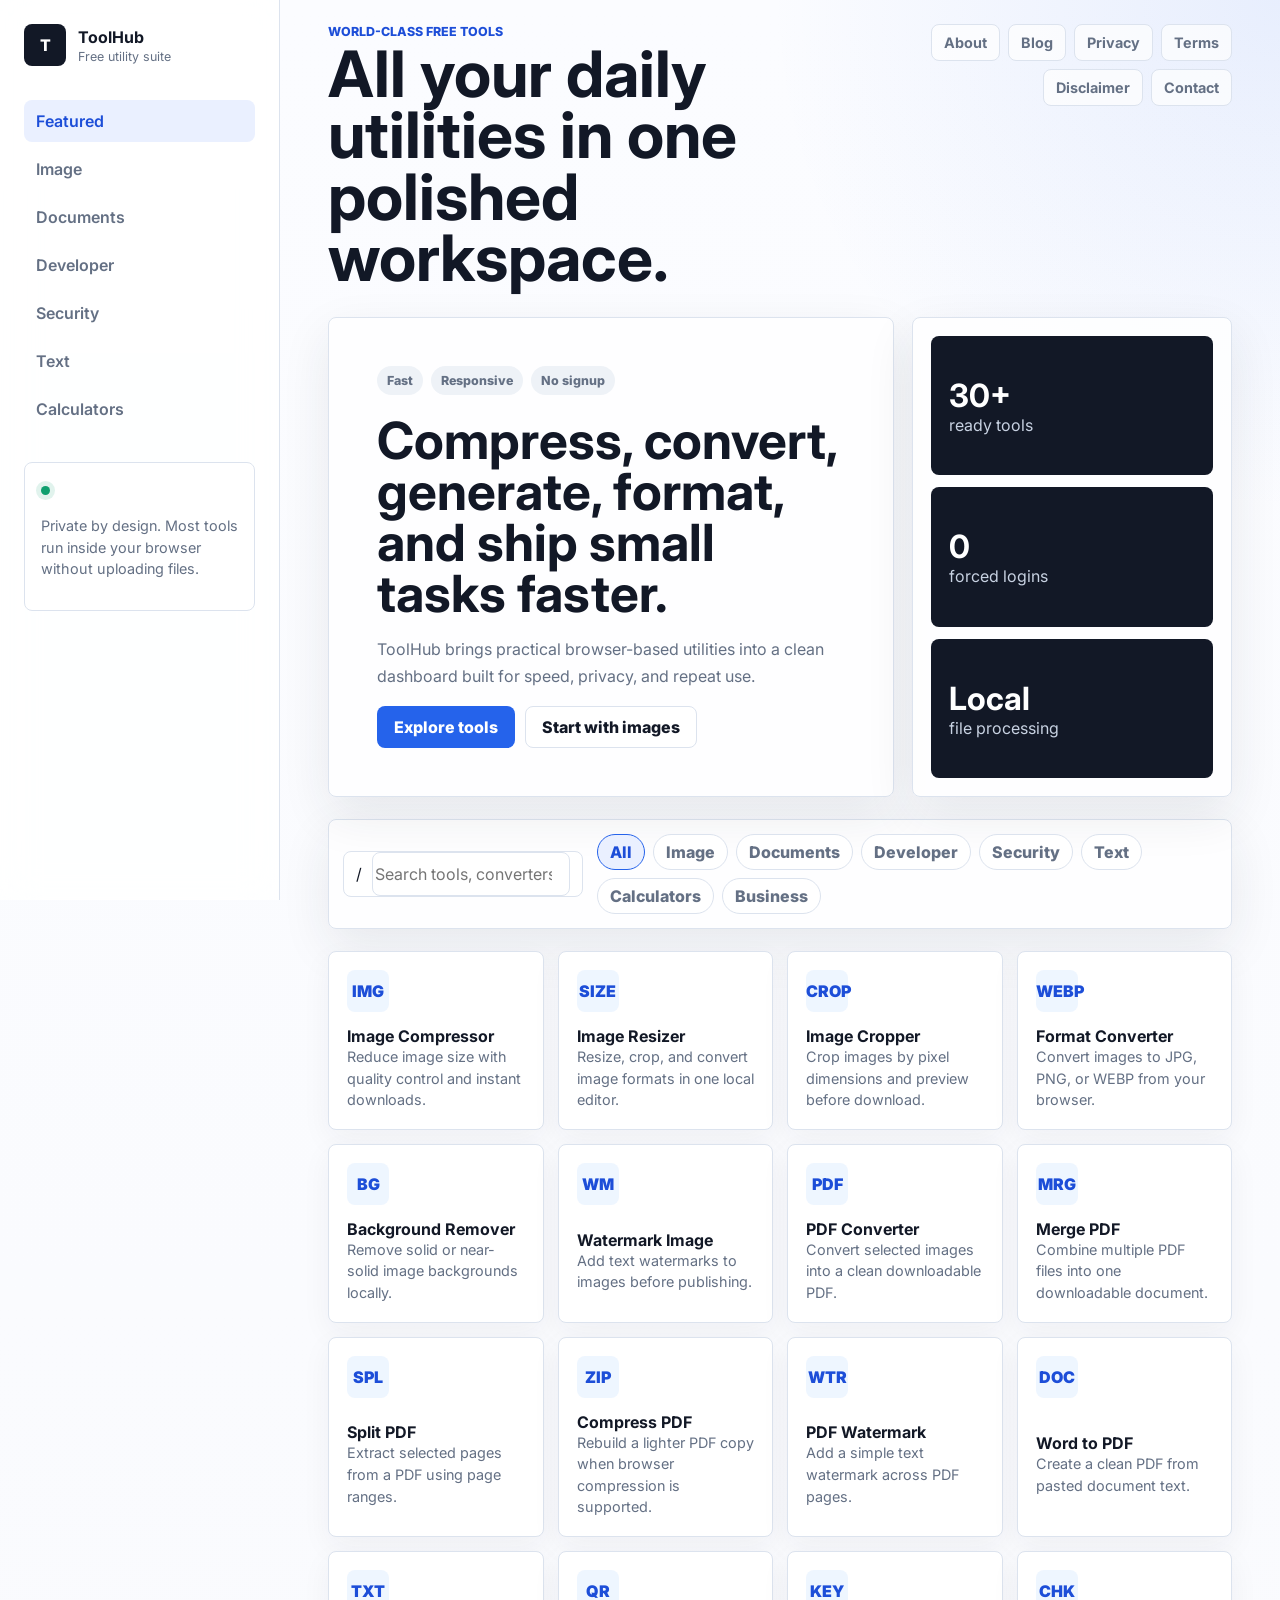
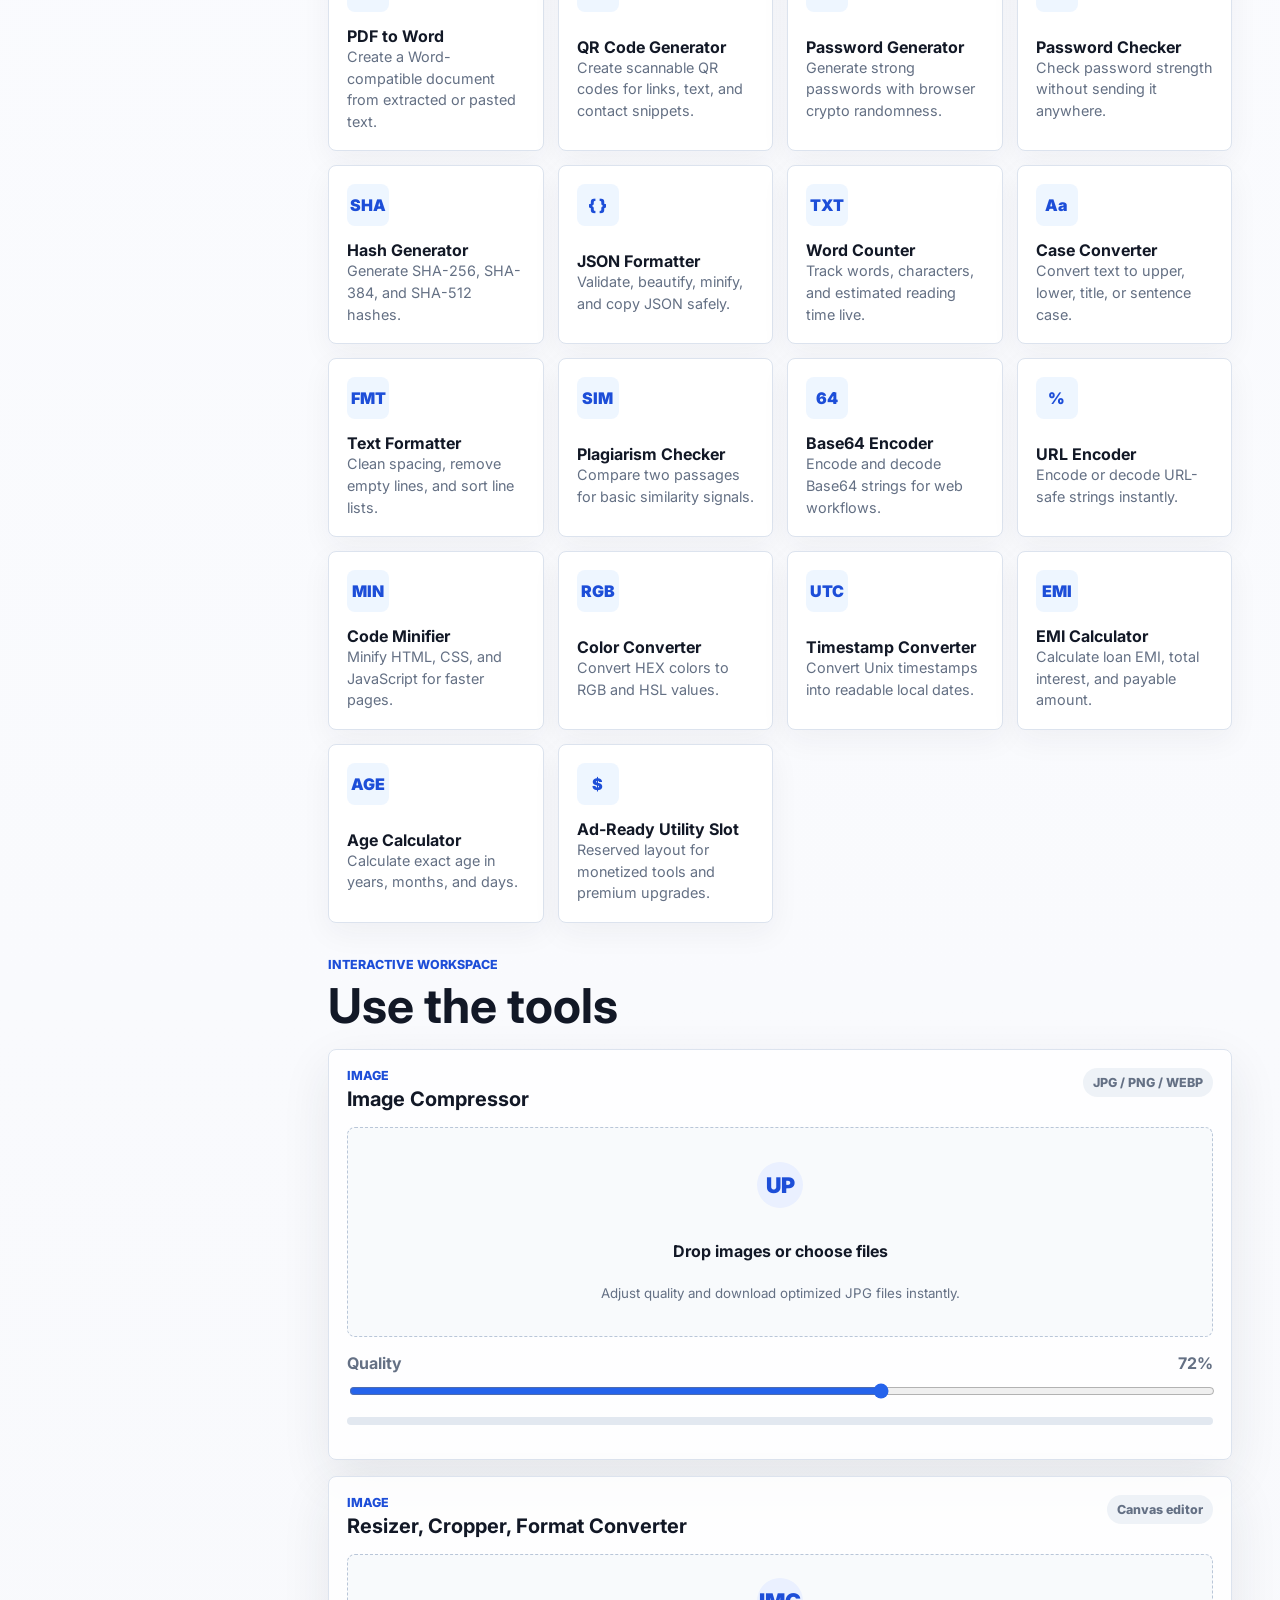
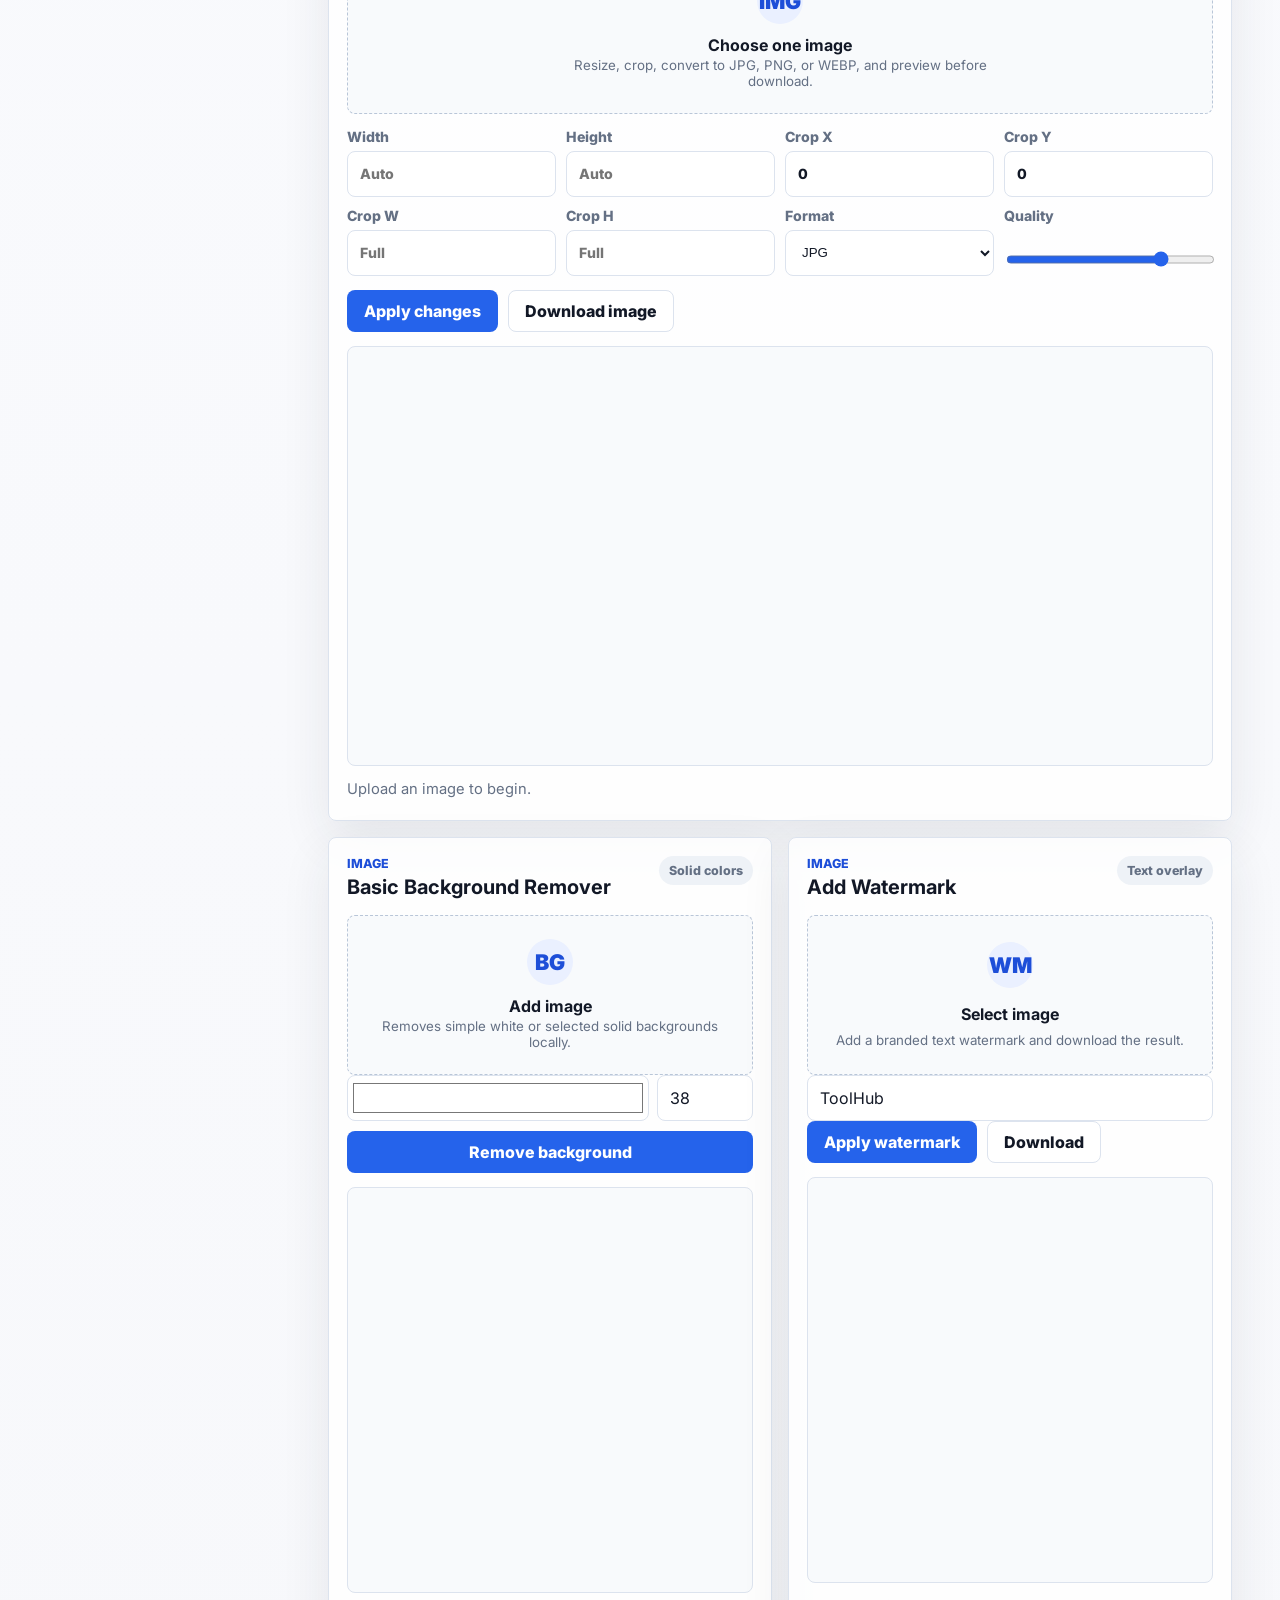
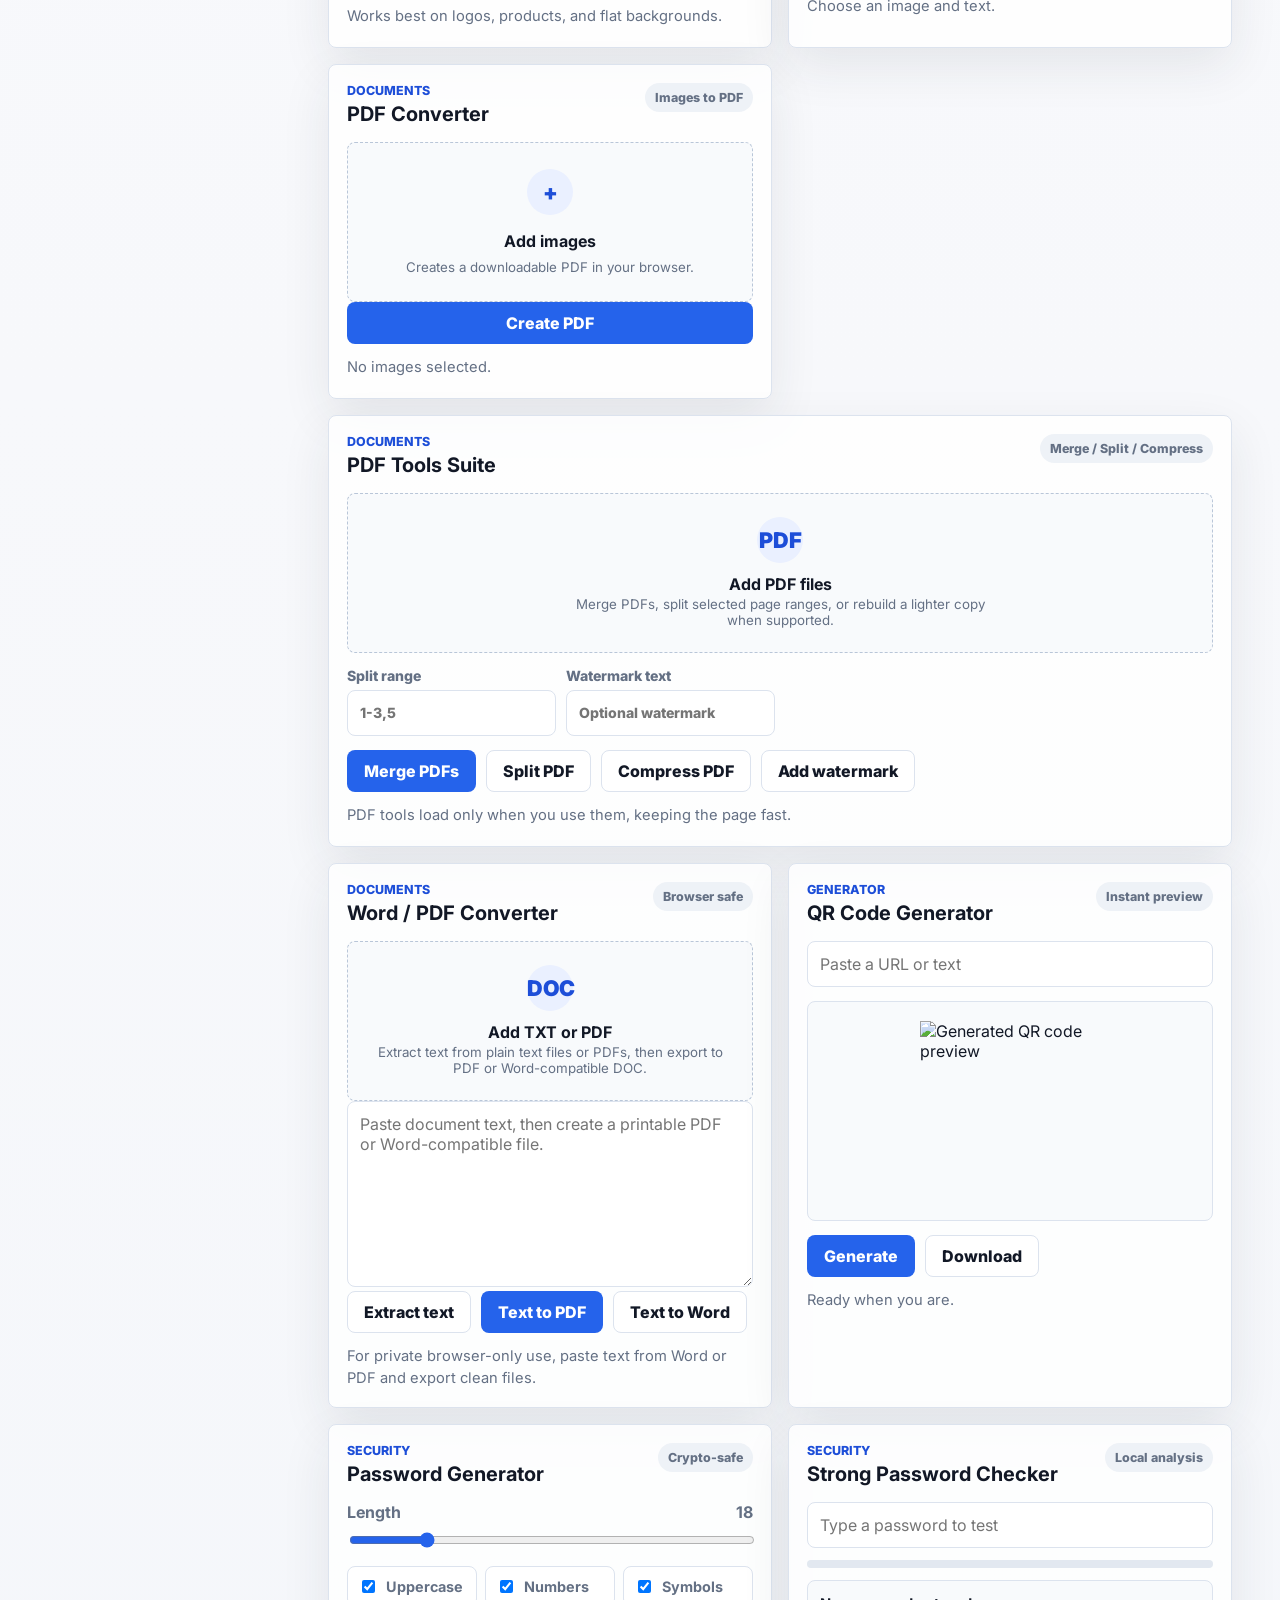
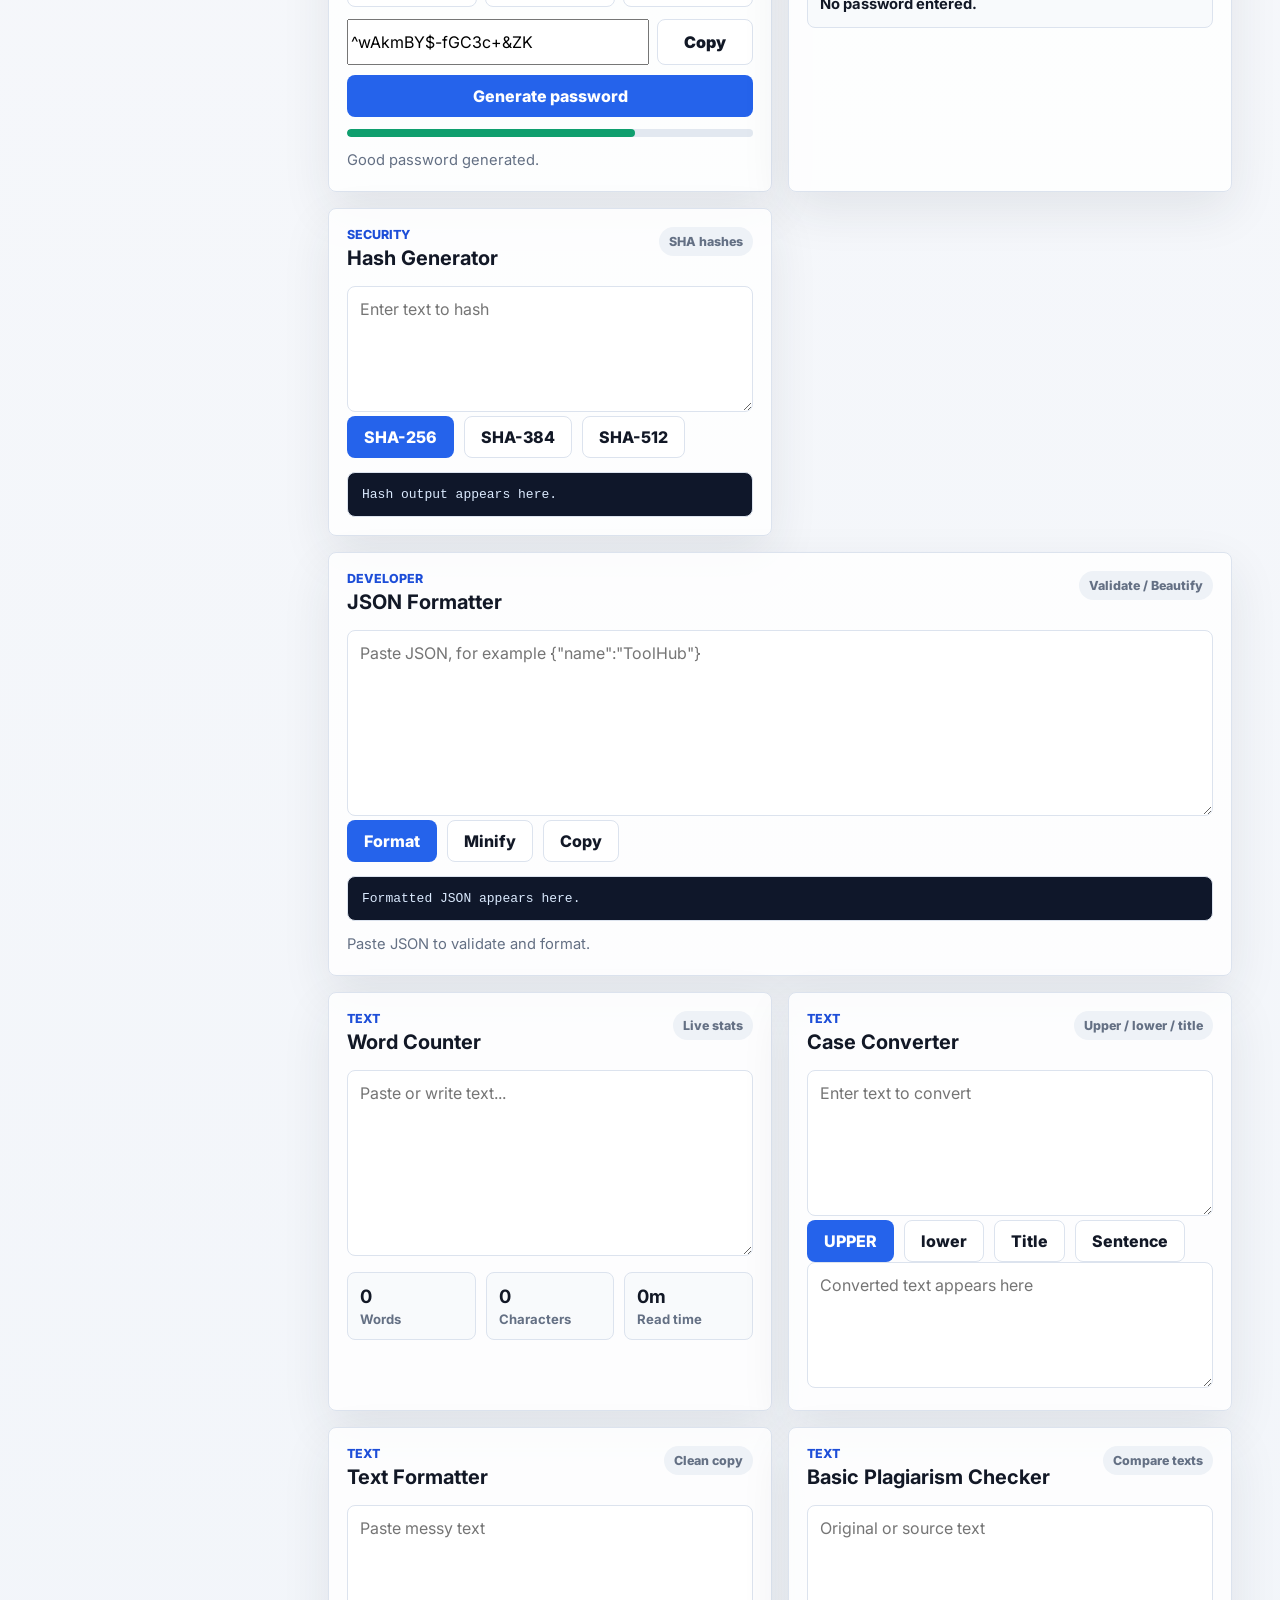
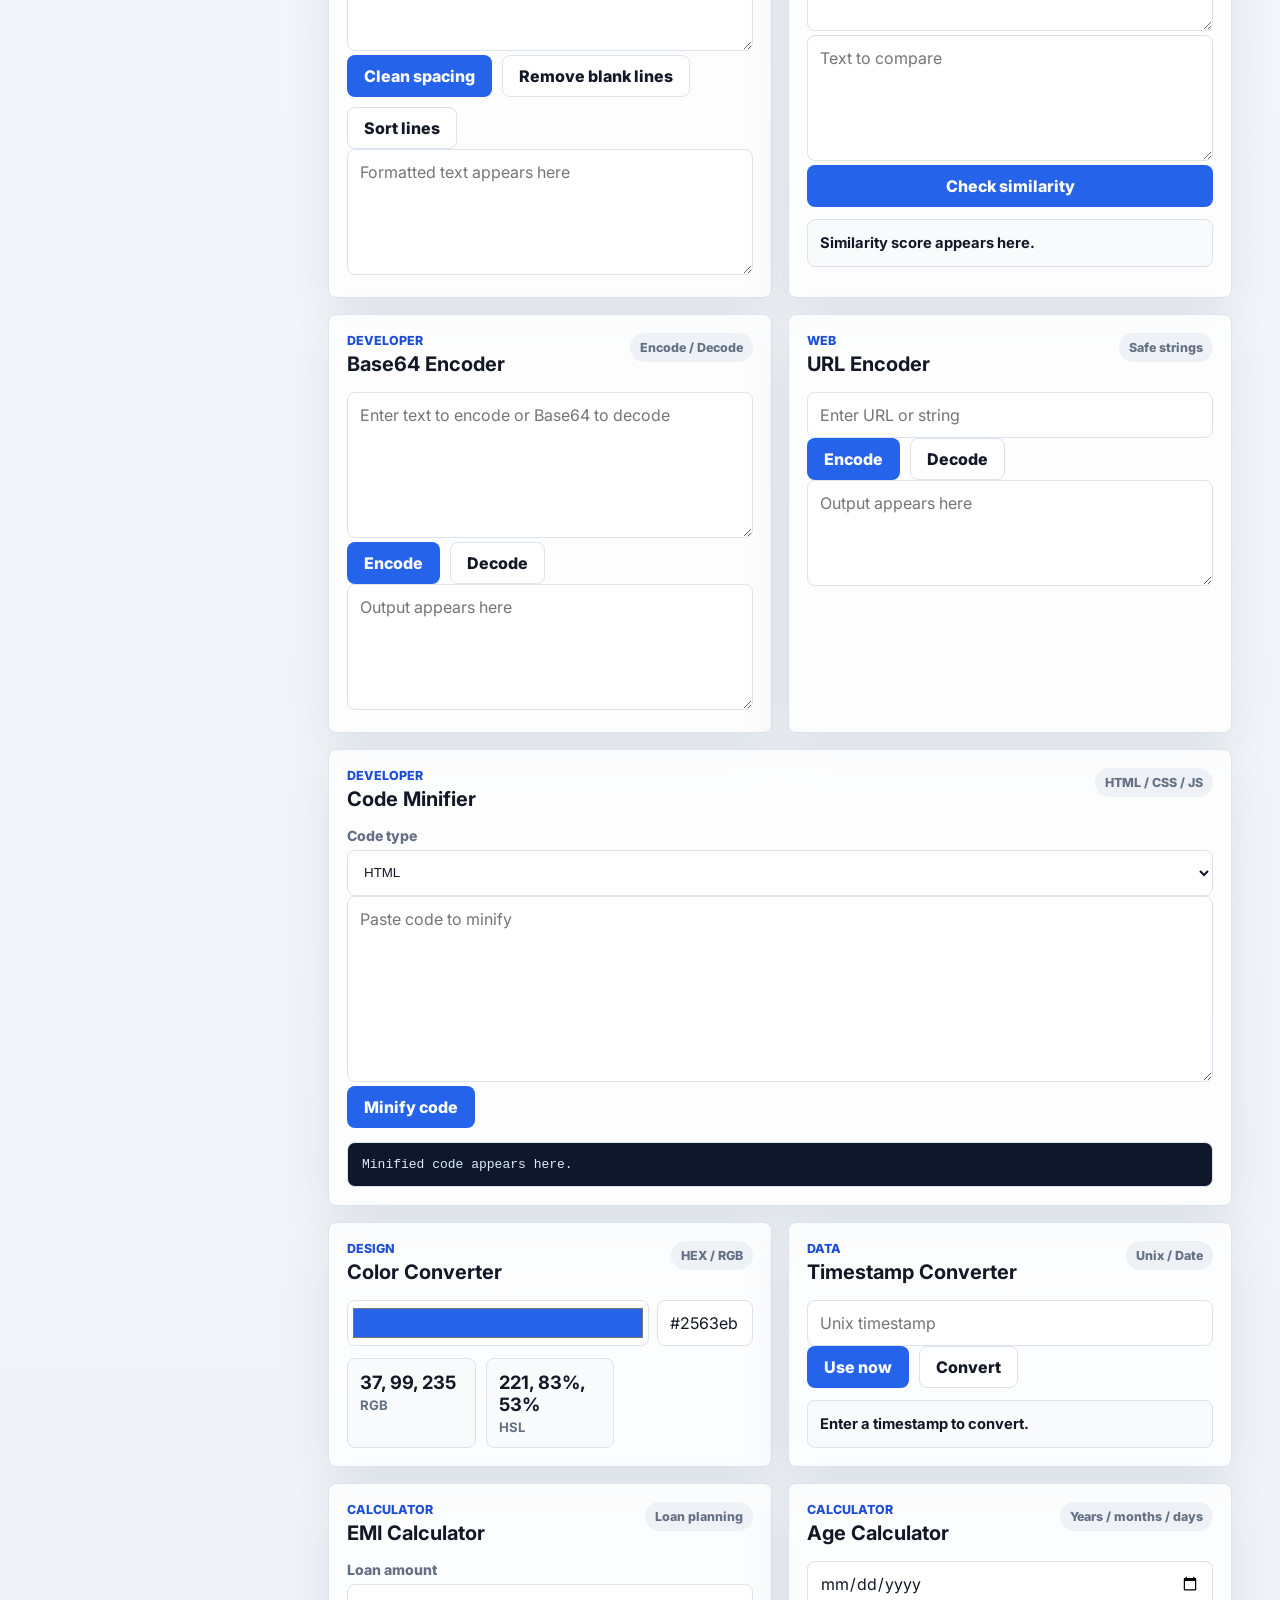
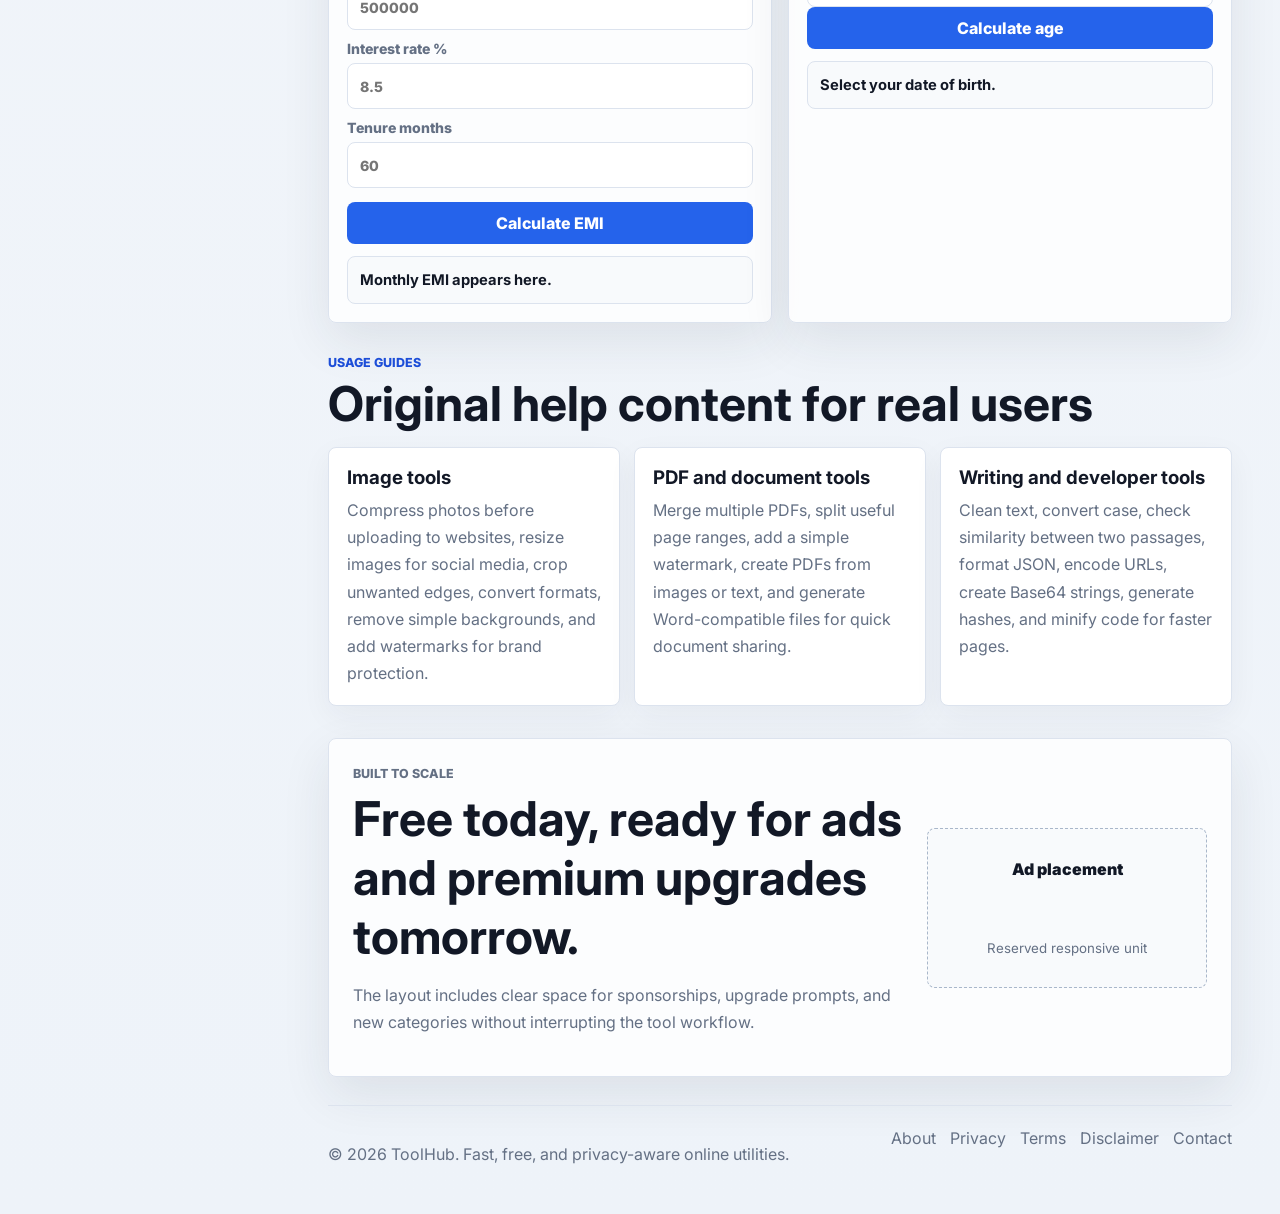
==== commit 769195d4: "Update index.html" ====
--- a/index.html
+++ b/index.html
@@ -1,6 +1,7 @@
 <!DOCTYPE html>
 <html lang="en">
 <head>
+  <meta name="google-adsense-account" content="ca-pub-8626625213914673">
   <meta charset="UTF-8">
   <meta name="viewport" content="width=device-width, initial-scale=1.0">
   <meta name="description" content="ToolHub is a premium free online tool hub for image compression, PDF conversion, QR codes, passwords, JSON formatting, text utilities, and more.">
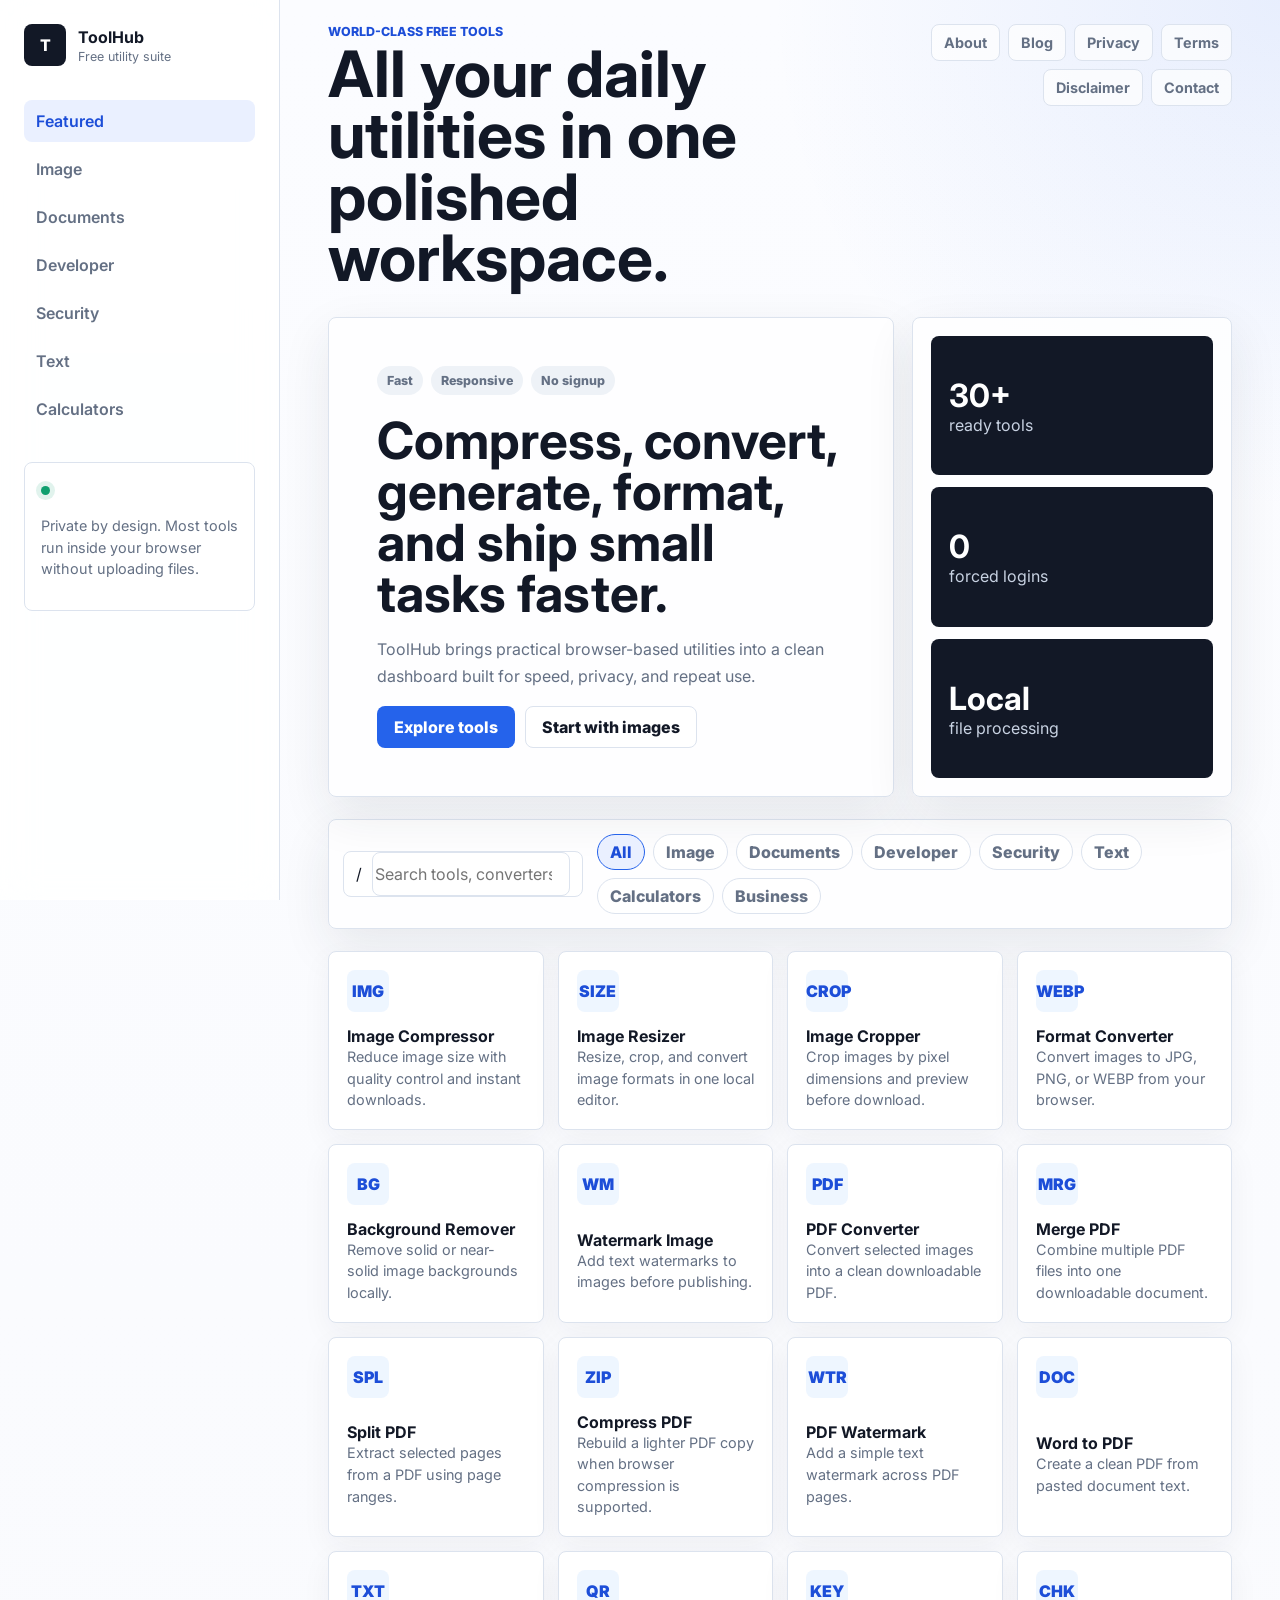
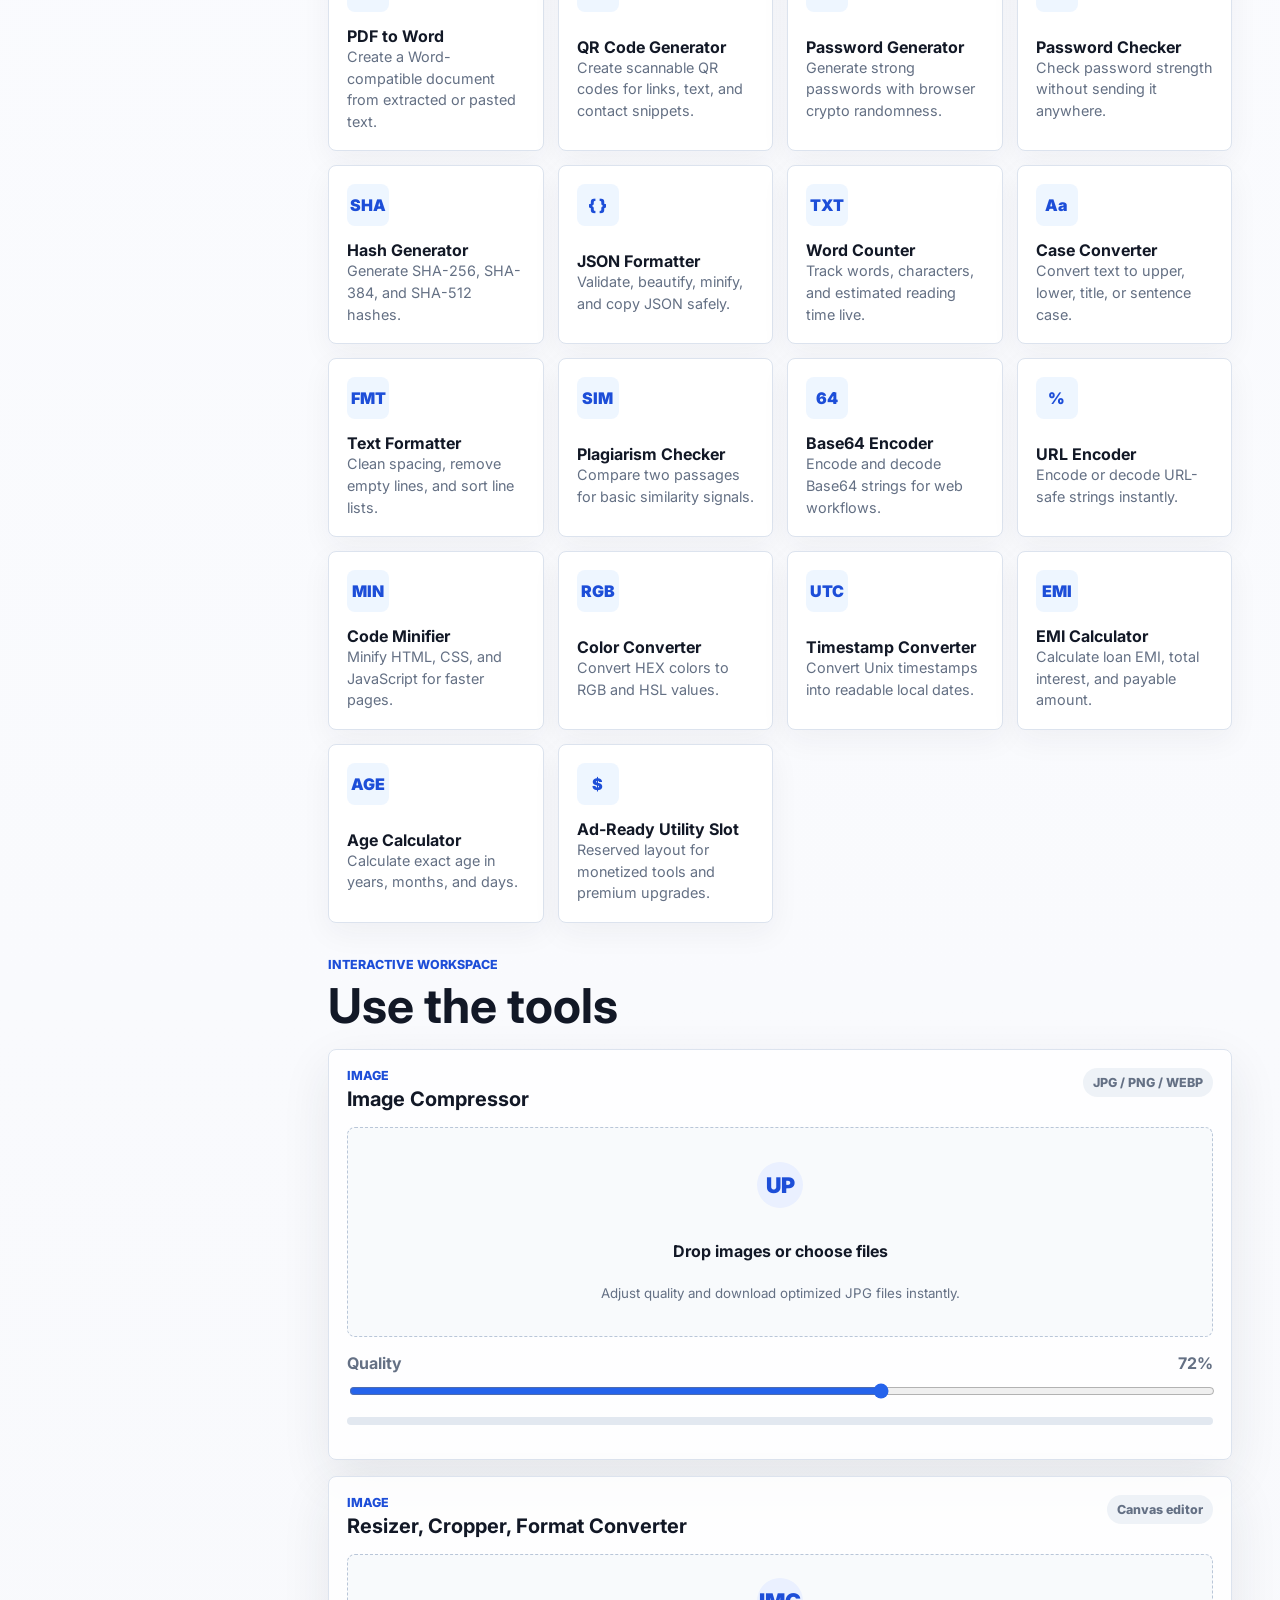
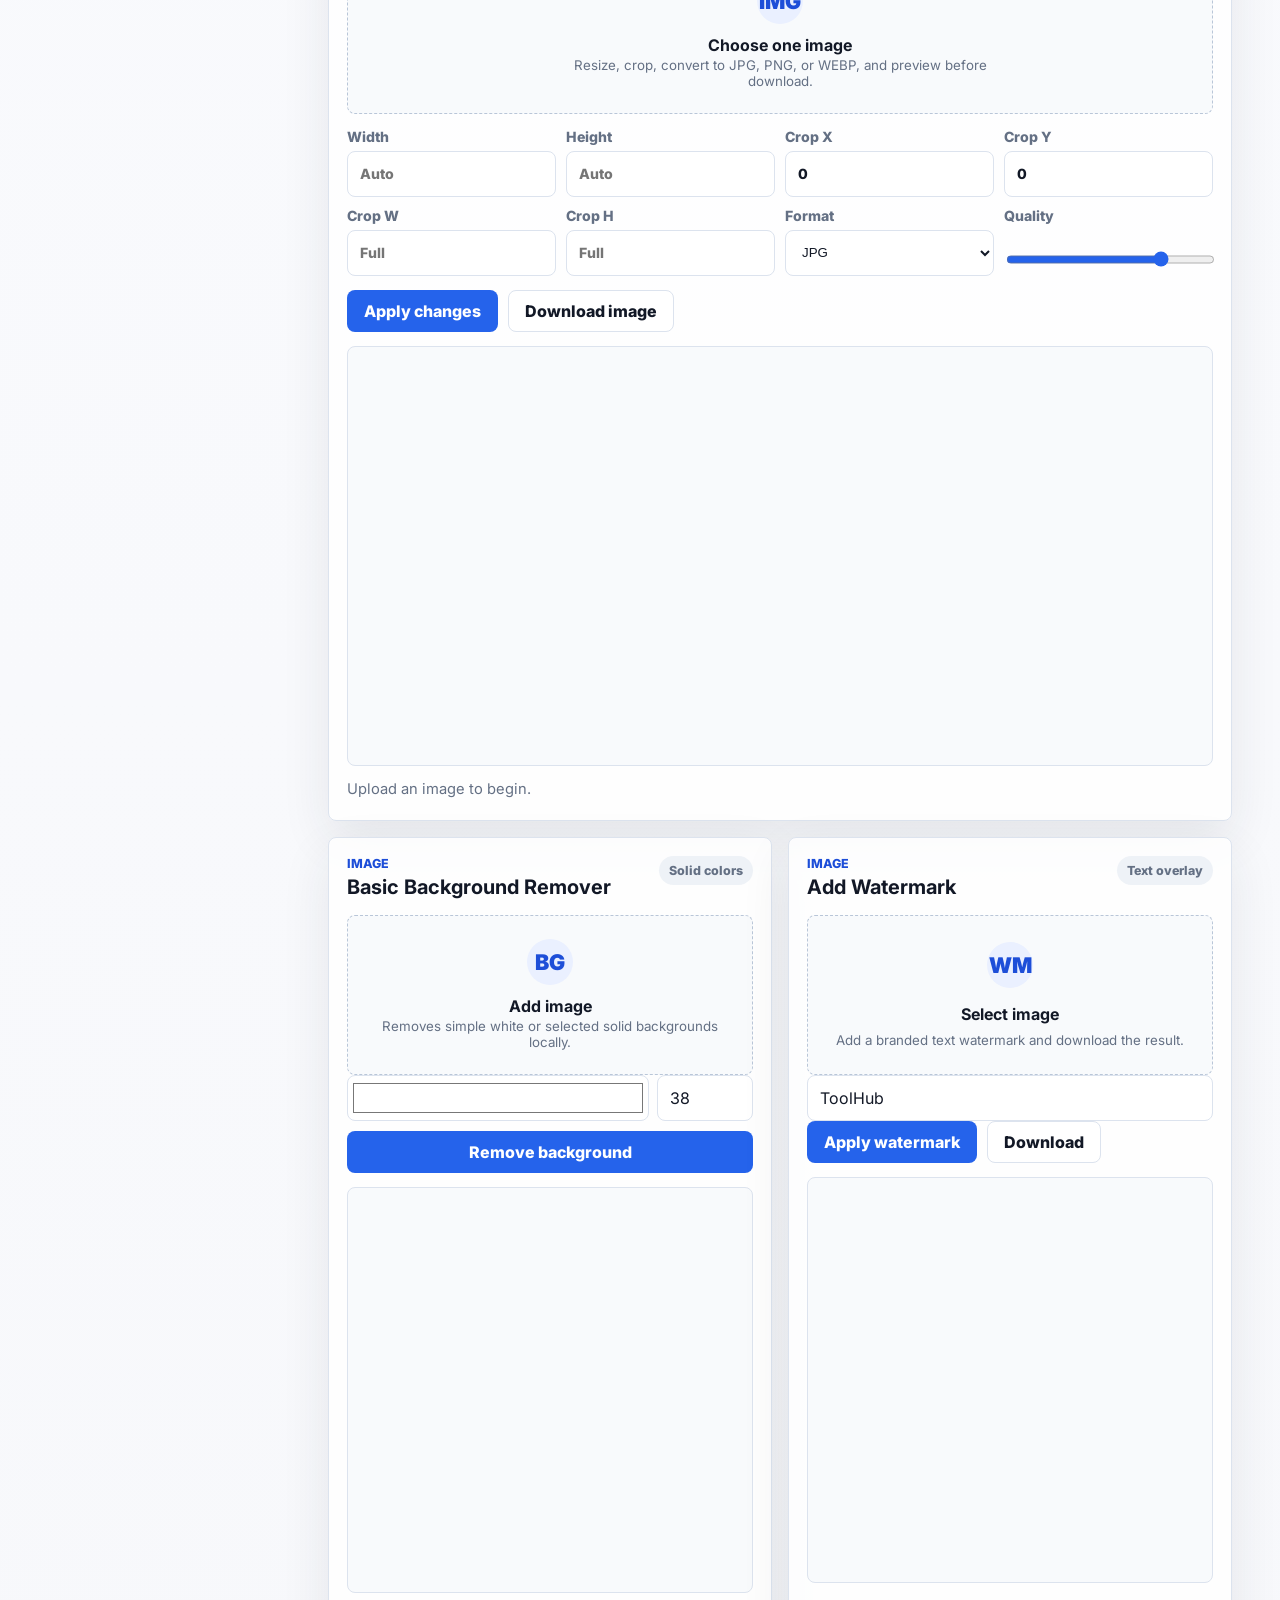
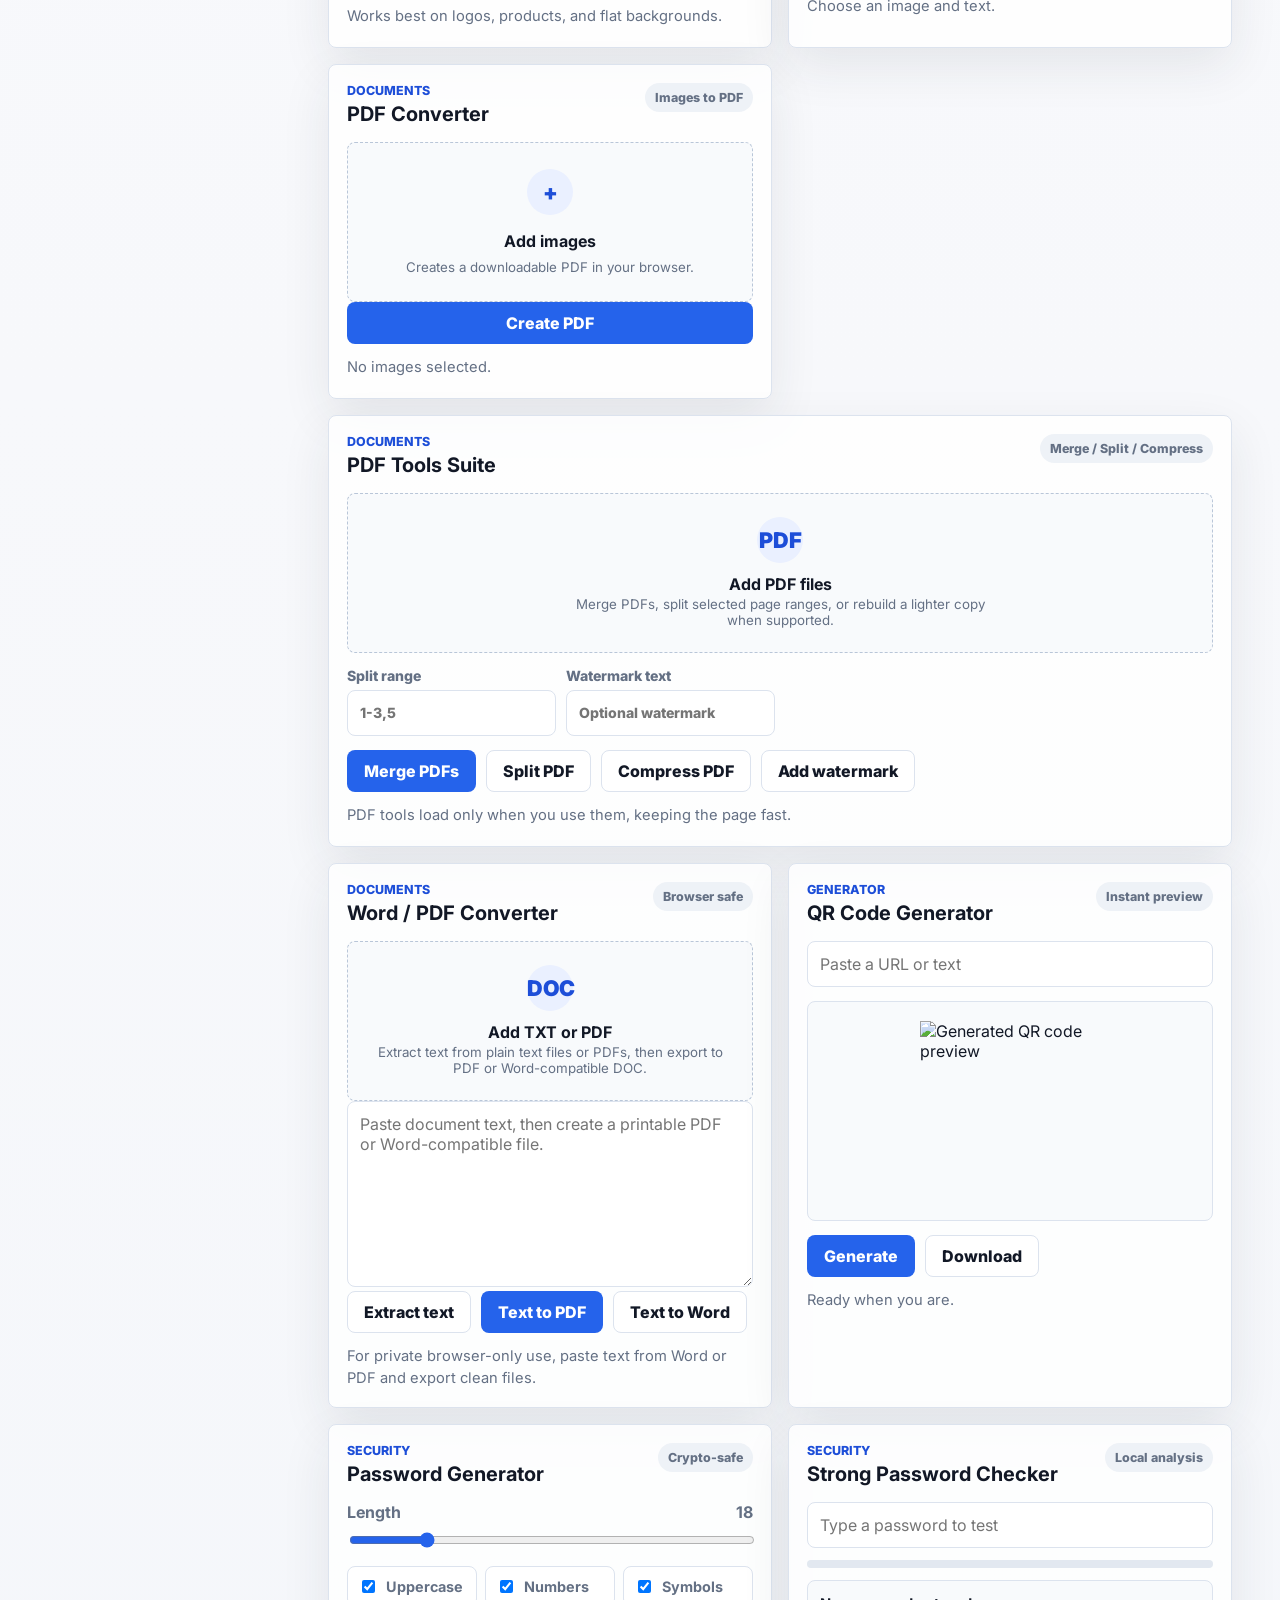
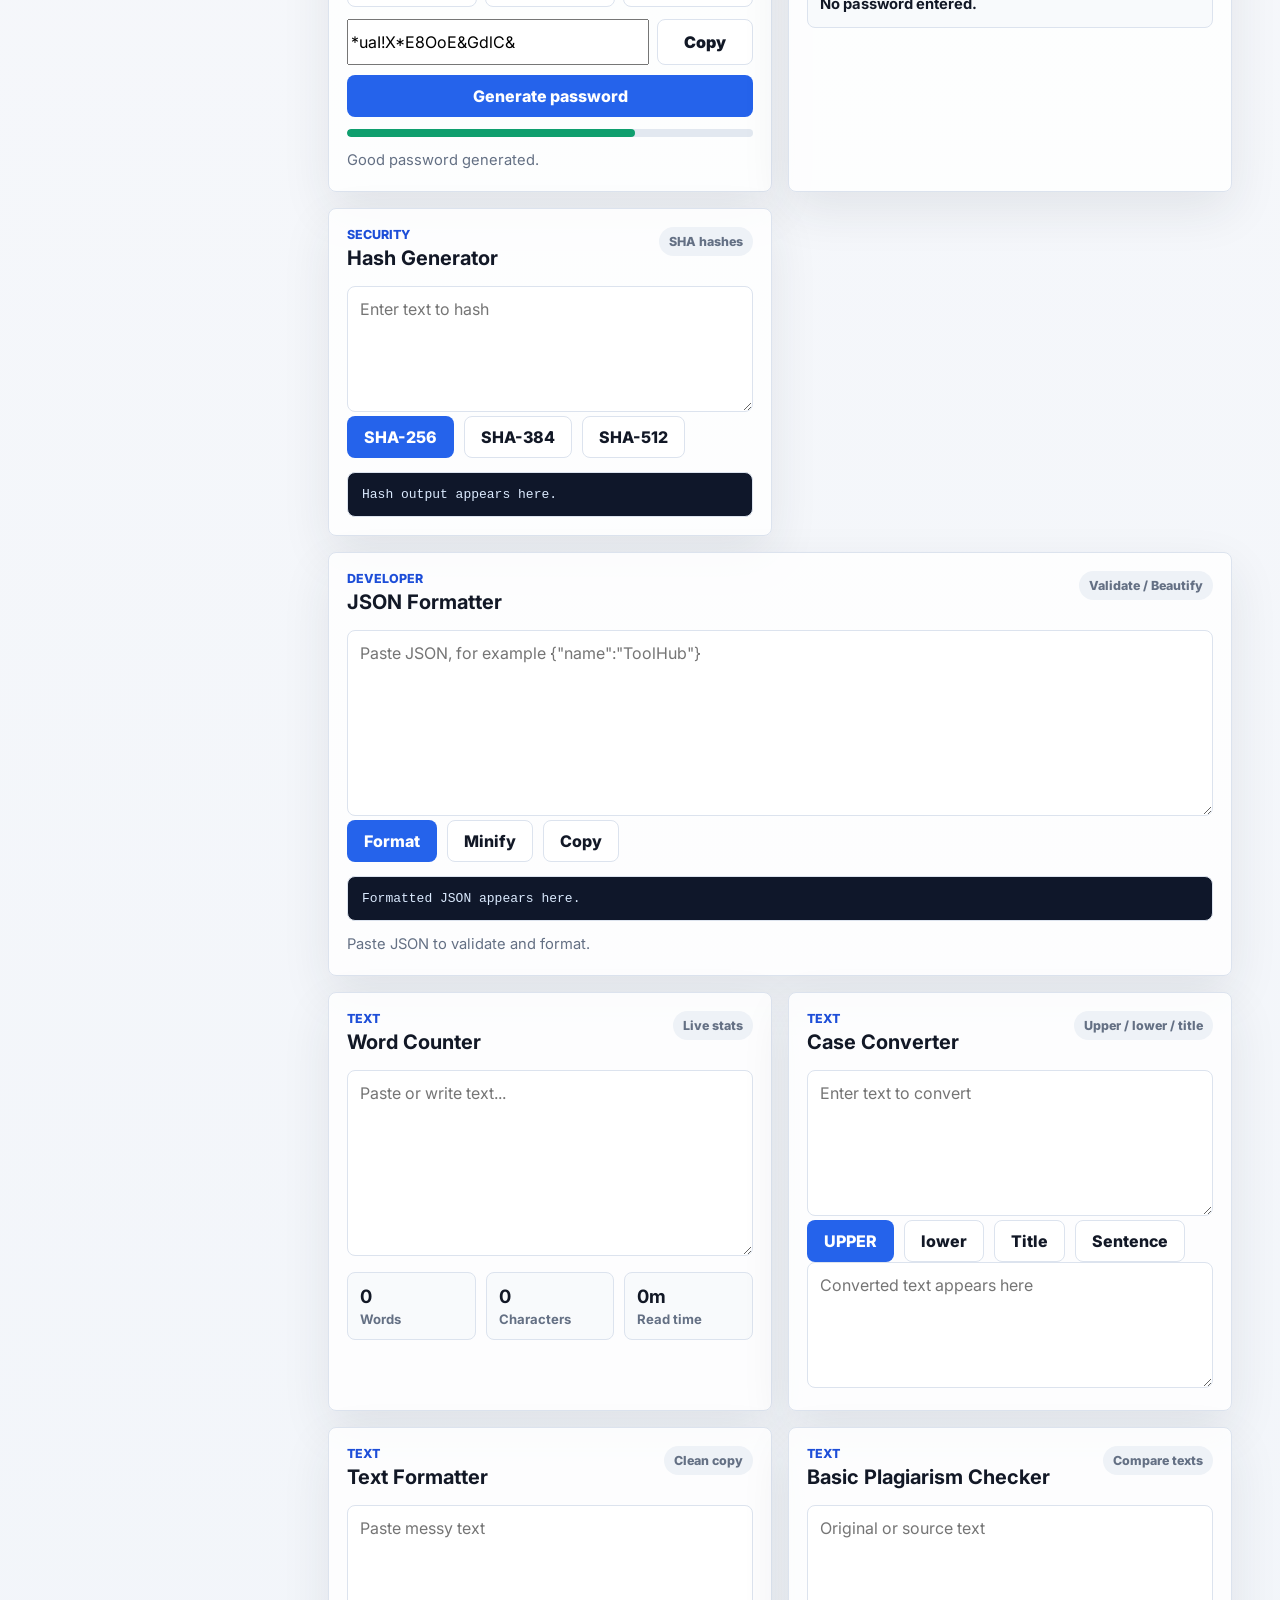
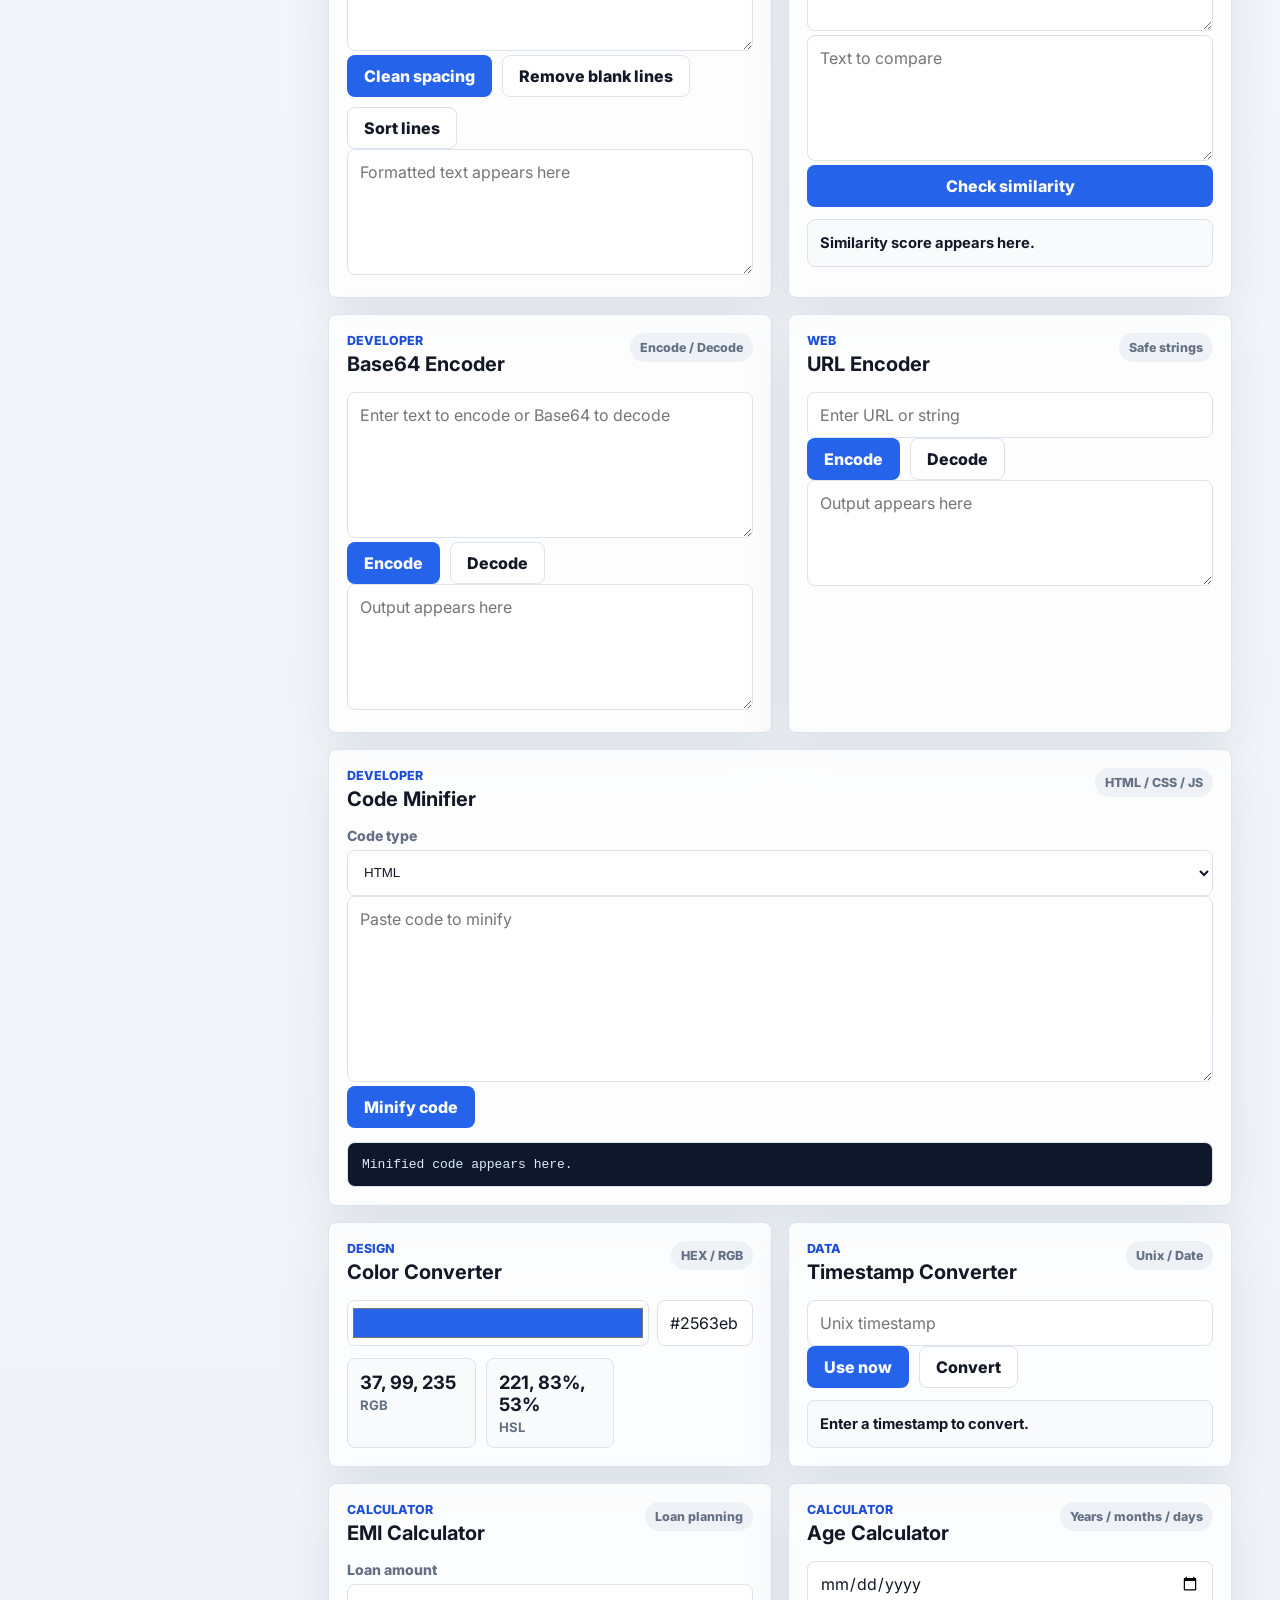
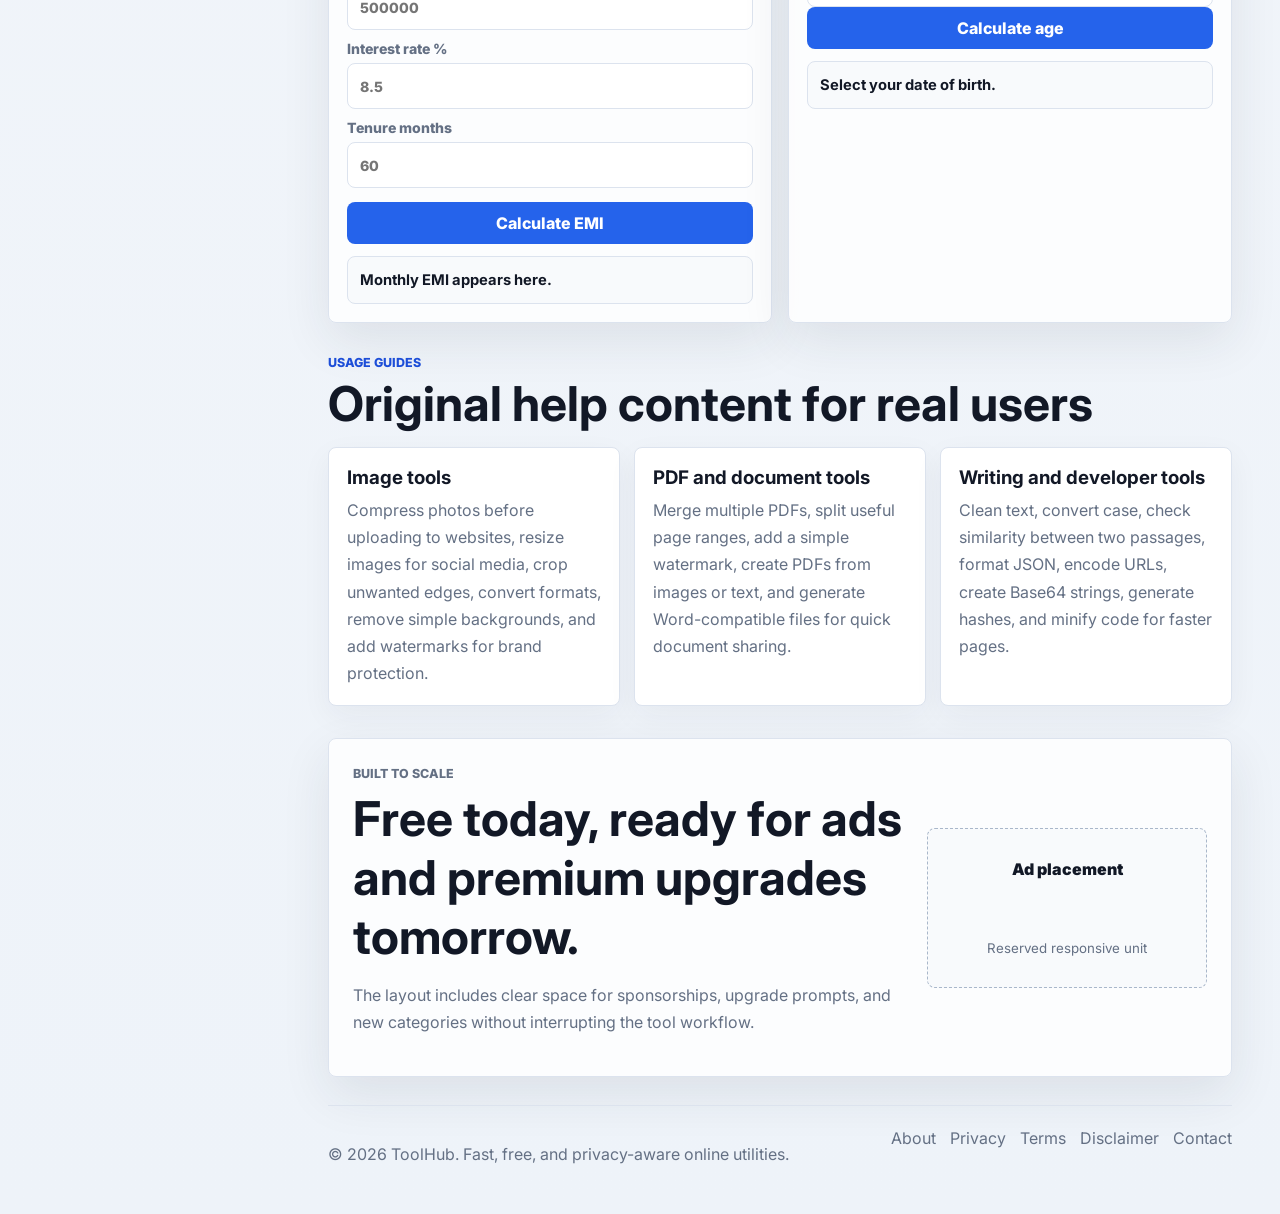
==== commit 9e050205: "Add Google site verification meta tag Added Google site verification meta tag for SEO." ====
--- a/index.html
+++ b/index.html
@@ -1,6 +1,7 @@
 <!DOCTYPE html>
 <html lang="en">
 <head>
+  <meta name="google-site-verification" content="sC6EMgTx3QnPUbtVfBdXi7U3Jny3ZBbtaTSs6-z-Xy4" />
   <meta name="google-adsense-account" content="ca-pub-8626625213914673">
   <meta charset="UTF-8">
   <meta name="viewport" content="width=device-width, initial-scale=1.0">
